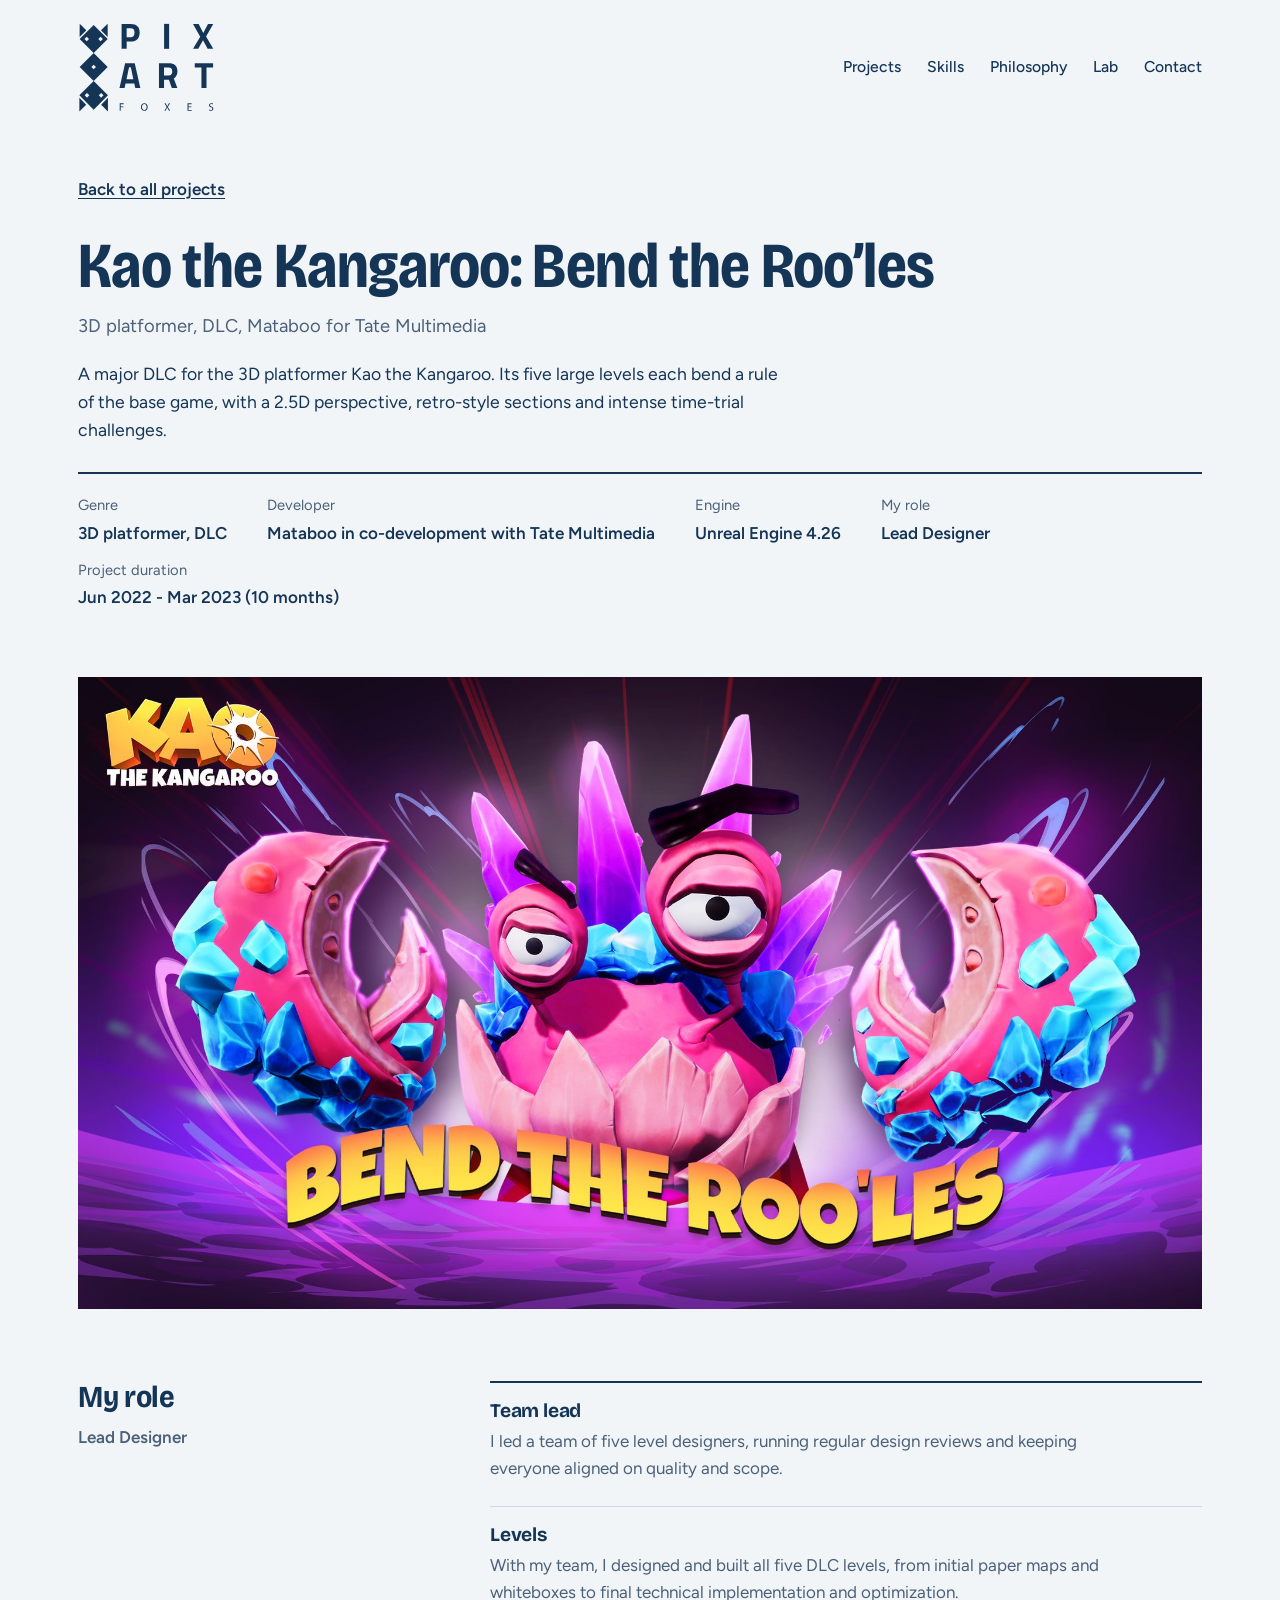
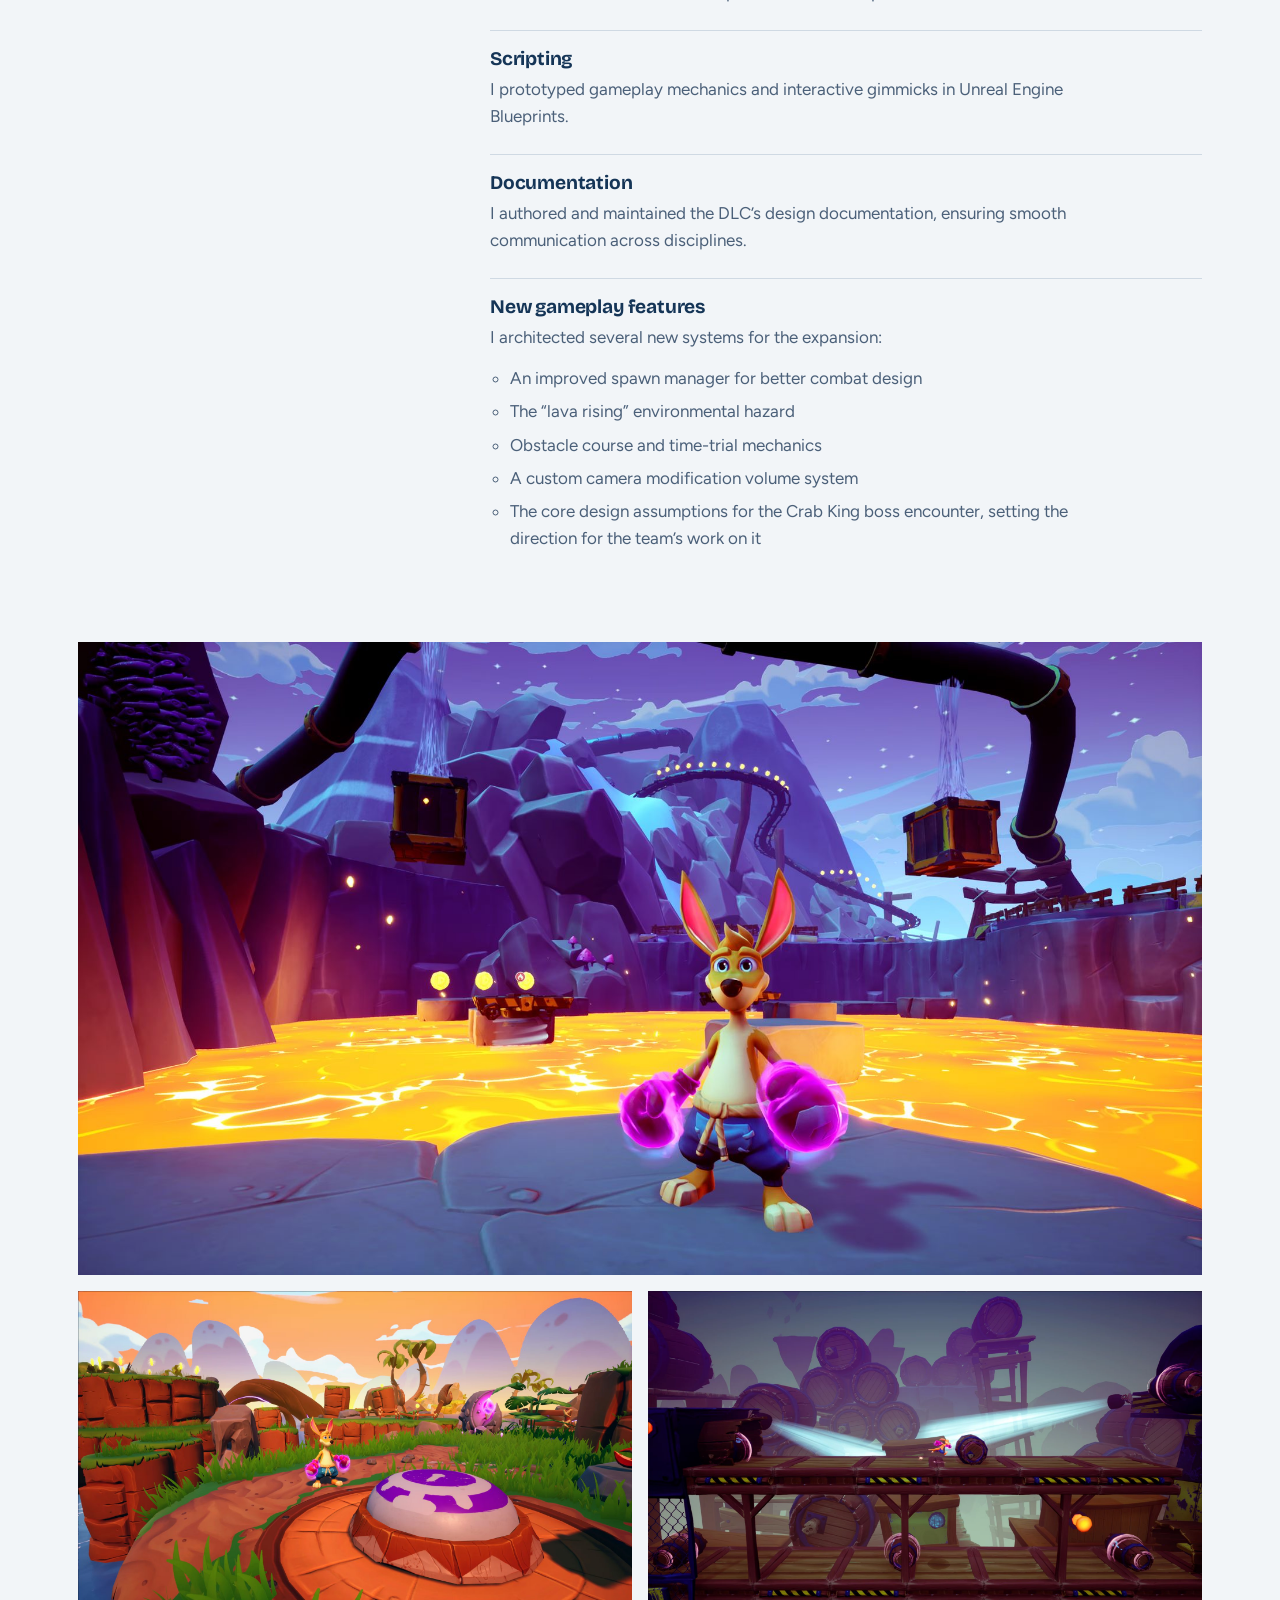
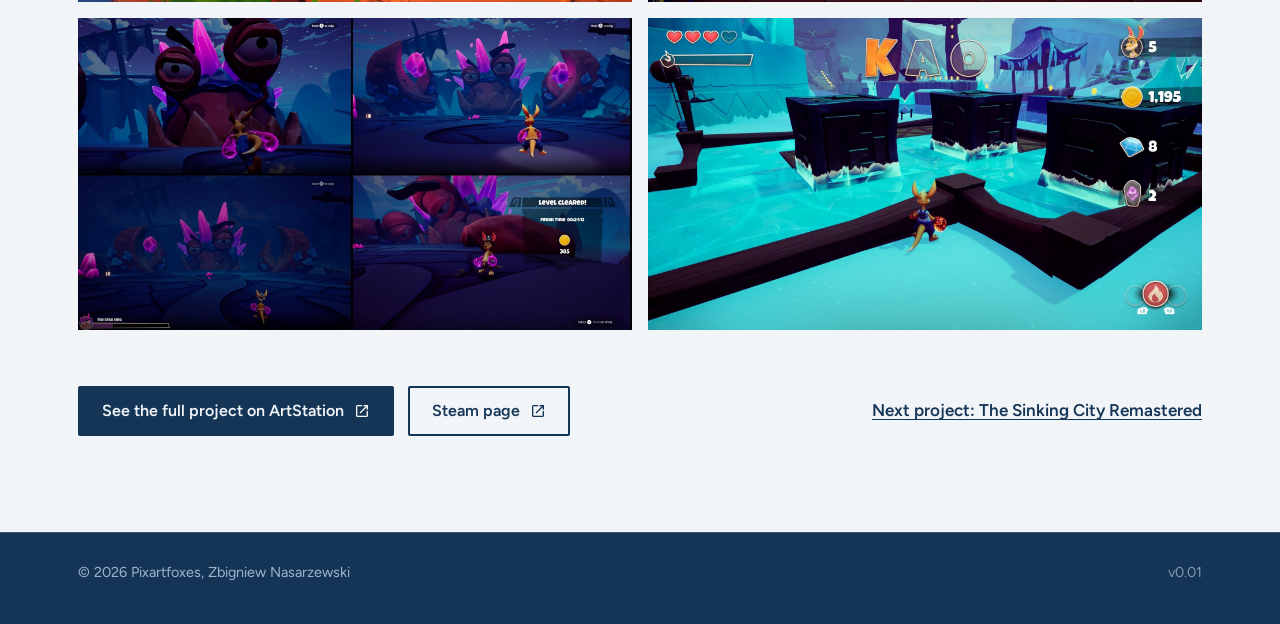
==== projects/kao-bend-the-rooles.html @ 04df4398 "Publish new Pixartfoxes site v0.01 Replaces the 2016 site (kept on branch old-site-2016) with the ne" ====
<!DOCTYPE html>
<html lang="en">
<head>
<meta charset="utf-8">
<meta name="viewport" content="width=device-width, initial-scale=1">
<title>Kao the Kangaroo: Bend the Roo’les - Zee Nasarzewski, Pixartfoxes</title>
<meta name="description" content="Lead Designer on Kao the Kangaroo: Bend the Roo’les (3D platformer, DLC, Mataboo for Tate Multimedia).">
<link rel="icon" href="../brand/favicon.svg" type="image/svg+xml">
<link rel="icon" href="../brand/favicon-32.png" sizes="32x32" type="image/png">
<link rel="apple-touch-icon" href="../brand/apple-touch-icon.png">
<link rel="preconnect" href="https://fonts.googleapis.com">
<link rel="preconnect" href="https://fonts.gstatic.com" crossorigin>
<link href="https://fonts.googleapis.com/css2?family=Bricolage+Grotesque:opsz,wdth,wght@12..96,75..100,400..800&family=Figtree:ital,wght@0,400;0,500;0,600;1,400&display=swap" rel="stylesheet">
<link rel="stylesheet" href="../assets/site.css">
</head>
<body>
<svg width="0" height="0" style="position:absolute" aria-hidden="true">
  <defs>
    <g id="fox-pix">
      <polygon class="ear-pix" style="fill:var(--c-ear-pix)" points="9,7 9,27 19,17"/>
      <polygon class="ear-pix" style="fill:var(--c-ear-pix)" points="51,7 51,27 41,17"/>
      <polygon class="fox-pix" style="fill:var(--c-fox-pix)" points="30,9 51,30 30,51 9,30"/>
      <polygon class="eye" style="fill:var(--c-eye)" points="19.5,27.4 22.1,30 19.5,32.6 16.9,30"/>
      <polygon class="eye" style="fill:var(--c-eye)" points="40.5,27.4 43.1,30 40.5,32.6 37.9,30"/>
    </g>
    <g id="fox-art">
      <polygon class="ear-art" style="fill:var(--c-ear-art)" points="9,117 9,137 19,127"/>
      <polygon class="ear-art" style="fill:var(--c-ear-art)" points="51,117 51,137 41,127"/>
      <polygon class="fox-art" style="fill:var(--c-fox-art)" points="30,93 51,114 30,135 9,114"/>
      <polygon class="eye" style="fill:var(--c-eye)" points="19.5,111.4 22.1,114 19.5,116.6 16.9,114"/>
      <polygon class="eye" style="fill:var(--c-eye)" points="40.5,111.4 43.1,114 40.5,116.6 37.9,114"/>
    </g>
  </defs>
</svg>
<header class="top">
  <div class="wrap">
    <a class="lockup" href="../index.html" aria-label="Pixartfoxes home">
      <svg class="mark lockup-svg" viewBox="27.5 41 95 64" aria-hidden="true"><g> <g> <path style="fill:var(--ink)" d="M56.521,97.576h2.764v0.556h-2.102v1.706h1.941v0.548h-1.941v2.322h-0.663V97.576z"/> <path style="fill:var(--ink)" d="M75.975,100.089c0,1.767-1.074,2.703-2.383,2.703c-1.355,0-2.307-1.051-2.307-2.604 c0-1.629,1.013-2.695,2.383-2.695C75.069,97.492,75.975,98.566,75.975,100.089z M71.993,100.173c0,1.096,0.594,2.078,1.637,2.078 c1.051,0,1.645-0.967,1.645-2.132c0-1.021-0.533-2.086-1.637-2.086C72.541,98.033,71.993,99.046,71.993,100.173z"/> <path style="fill:var(--ink)" d="M90.801,102.708l-0.655-1.135c-0.267-0.434-0.434-0.716-0.594-1.013h-0.016 c-0.145,0.297-0.289,0.571-0.556,1.021l-0.616,1.127h-0.762l1.568-2.597l-1.508-2.535h0.77l0.678,1.203 c0.19,0.335,0.335,0.594,0.472,0.868h0.023c0.145-0.305,0.273-0.541,0.464-0.868l0.7-1.203h0.762l-1.561,2.497l1.599,2.635H90.801 z"/> <path style="fill:var(--ink)" d="M106.356,100.302h-1.995v1.851h2.224v0.556h-2.886v-5.132h2.771v0.556h-2.109v1.622h1.995V100.302z"/> <path style="fill:var(--ink)" d="M118.714,101.901c0.297,0.183,0.731,0.335,1.188,0.335c0.678,0,1.074-0.358,1.074-0.876 c0-0.479-0.274-0.754-0.968-1.021c-0.837-0.297-1.354-0.73-1.354-1.454c0-0.8,0.662-1.394,1.659-1.394 c0.525,0,0.906,0.122,1.135,0.251l-0.183,0.541c-0.168-0.092-0.51-0.243-0.975-0.243c-0.7,0-0.967,0.418-0.967,0.769 c0,0.479,0.312,0.716,1.021,0.99c0.867,0.335,1.31,0.753,1.31,1.507c0,0.792-0.587,1.478-1.797,1.478 c-0.495,0-1.036-0.145-1.311-0.327L118.714,101.901z"/> </g> <rect x="31.371" y="85.002" transform="matrix(-0.7071 -0.7071 0.7071 -0.7071 0.4764 184.2618)" style="fill:var(--c-fox-art)" width="14.062" height="14.06"/> <polygon style="fill:var(--c-ear-art)" points="43.603,98.514 48.343,103.257 48.343,93.772 "/> <polygon style="fill:var(--c-ear-art)" points="33.2,98.514 28.458,93.772 28.458,103.254 "/> <rect x="32.616" y="90.882" transform="matrix(-0.708 -0.7063 0.7063 -0.708 -7.3273 181.0365)" style="fill:var(--c-eye)" width="2.301" height="2.302"/> <rect x="42.453" y="90.883" transform="matrix(-0.7075 -0.7067 0.7067 -0.7075 9.4153 187.963)" style="fill:var(--c-eye)" width="2.299" height="2.301"/> <rect x="31.511" y="45.957" transform="matrix(-0.7071 -0.7071 0.7071 -0.7071 28.1853 117.3734)" style="fill:var(--c-fox-pix)" width="13.783" height="13.784"/> <polygon style="fill:var(--c-ear-pix)" points="43.501,46.809 48.148,51.457 48.15,42.159 "/> <polygon style="fill:var(--c-ear-pix)" points="33.303,46.806 28.655,42.159 28.653,51.457 "/> <rect x="32.454" y="51.721" transform="matrix(-0.7078 -0.7065 0.7065 -0.7078 20.0129 113.9786)" style="fill:var(--c-eye)" width="2.255" height="2.257"/> <rect x="42.095" y="51.72" transform="matrix(-0.7081 -0.7061 0.7061 -0.7081 36.508 120.7924)" style="fill:var(--c-eye)" width="2.254" height="2.259"/> <g> <path style="fill:var(--ink)" d="M61.354,54.61v5.055h-3.523V42.306h6.382c4.084,0,6.178,1.991,6.178,6.024c0,4.034-2.093,6.28-6.178,6.28 H61.354z M64.188,51.598c1.761,0,2.629-1.072,2.629-3.268c0-2.17-0.868-3.012-2.629-3.012h-2.833v6.28H64.188z"/> <path style="fill:var(--ink)" d="M87.373,42.306h3.523v17.359h-3.523V42.306z"/> <path style="fill:var(--ink)" d="M114.643,48.688l3.294-6.382h3.65l-5.004,8.858l5.004,8.501h-3.906l-3.216-5.999l-3.294,5.999h-3.65 l5.004-8.322l-5.004-9.037h3.906L114.643,48.688z"/> <path style="fill:var(--ink)" d="M60.282,69.62h6.688l3.906,17.359h-3.523l-0.689-3.14h-6.076l-0.689,3.14h-3.523L60.282,69.62z M61.252,80.775H66l-1.762-8.246h-1.225L61.252,80.775z"/> <path style="fill:var(--ink)" d="M87.348,81.158v5.82h-3.523V69.62h6.74c3.956,0,6.126,1.761,6.126,5.718c0,2.399-0.97,4.008-2.553,5.003 l2.477,6.638H92.76l-2.017-5.82H87.348z M90.564,72.632h-3.217v5.514h3.268c1.762,0,2.476-1.225,2.476-2.757 C93.091,73.729,92.249,72.632,90.564,72.632z"/> <path style="fill:var(--ink)" d="M108.721,69.62h12.764v3.114h-4.595v14.245h-3.523V72.734h-4.646V69.62z"/> </g> <rect x="31.512" y="65.451" transform="matrix(-0.7071 -0.7071 0.7071 -0.7071 14.403 150.651)" class="die-body" width="13.78" height="13.783"/> <rect x="37.274" y="71.214" transform="matrix(-0.7076 -0.7066 0.7066 -0.7076 14.462 150.667)" style="fill:var(--c-eye)" width="2.255" height="2.255"/> </g></svg>
    </a>
    <nav class="nav" aria-label="Main">
      <a href="../index.html#work">Projects</a>
      <a href="../index.html#skills">Skills</a>
      <a href="../index.html#philosophy">Philosophy</a>
      <a href="../index.html#lab">Lab</a>
      <a href="../index.html#contact">Contact</a>
    </nav>
  </div>
</header>

<main>
  <div class="wrap">
    <div class="proj-head">
      <a class="back" href="../index.html#work">Back to all projects</a>
      <h1>Kao the Kangaroo: Bend the Roo’les</h1>
      <p class="meta">3D platformer, DLC, Mataboo for Tate Multimedia</p>
      <p class="about">A major DLC for the 3D platformer Kao the Kangaroo. Its five large levels each bend a rule of the base game, with a 2.5D perspective, retro-style sections and intense time-trial challenges.</p>
      <dl class="facts"><div><dt>Genre</dt><dd>3D platformer, DLC</dd></div><div><dt>Developer</dt><dd>Mataboo in co-development with Tate Multimedia</dd></div><div><dt>Engine</dt><dd>Unreal Engine 4.26</dd></div><div><dt>My role</dt><dd>Lead Designer</dd></div><div><dt>Project duration</dt><dd>Jun 2022 - Mar 2023 (10 months)</dd></div></dl>
    </div>

    <img class="keyart" src="kao-bend-the-rooles/cover.jpg" alt="Kao the Kangaroo: Bend the Roo’les key art with the Crab King boss">

    <div class="proj-body">
      <div>
        <h2>My role</h2>
        <p class="role-title">Lead Designer</p>
      </div>
      <div class="text">
        <ul class="contrib"><li><h3>Team lead</h3><p>I led a team of five level designers, running regular design reviews and keeping everyone aligned on quality and scope.</p></li><li><h3>Levels</h3><p>With my team, I designed and built all five DLC levels, from initial paper maps and whiteboxes to final technical implementation and optimization.</p></li><li><h3>Scripting</h3><p>I prototyped gameplay mechanics and interactive gimmicks in Unreal Engine Blueprints.</p></li><li><h3>Documentation</h3><p>I authored and maintained the DLC’s design documentation, ensuring smooth communication across disciplines.</p></li><li><h3>New gameplay features</h3><p>I architected several new systems for the expansion:</p><ul><li>An improved spawn manager for better combat design</li><li>The “lava rising” environmental hazard</li><li>Obstacle course and time-trial mechanics</li><li>A custom camera modification volume system</li><li>The core design assumptions for the Crab King boss encounter, setting the direction for the team’s work on it</li></ul></li></ul>
        
      </div>
    </div>

    <div class="gallery gallery--real"><img src="kao-bend-the-rooles/shot-1.jpg" alt="Kao standing on a rock in a lava level" loading="lazy"><img src="kao-bend-the-rooles/shot-2.jpg" alt="Kao next to a jump pad in a sunny cliffside level" loading="lazy"><img src="kao-bend-the-rooles/shot-3.jpg" alt="A 2.5D section with cannons firing across wooden platforms" loading="lazy"><img src="kao-bend-the-rooles/shot-4.jpg" alt="Four moments from the Crab King boss fight, ending on Level Cleared" loading="lazy"><img src="kao-bend-the-rooles/shot-5.jpg" alt="Kao on an ice level with the K-A-O letters to collect" loading="lazy"></div>

    <div class="proj-foot">
      <div class="ctas" style="margin:0">
        <a class="btn btn--solid btn--ext" href="https://z-nasa.artstation.com/projects/YGDDVb" target="_blank" rel="noopener">See the full project on ArtStation<svg class="ico" viewBox="0 0 24 24" aria-hidden="true"><path fill="currentColor" d="M5 21q-.825 0-1.412-.587T3 19V5q0-.825.588-1.412T5 3h7v2H5v14h14v-7h2v7q0 .825-.587 1.413T19 21zm4.7-5.3l-1.4-1.4L17.6 5H14V3h7v7h-2V6.4z"/></svg></a>
        <a class="btn btn--ghost btn--ext" href="https://z-nasa.short.gy/kao-dlc-steam" target="_blank" rel="noopener">Steam page<svg class="ico" viewBox="0 0 24 24" aria-hidden="true"><path fill="currentColor" d="M5 21q-.825 0-1.412-.587T3 19V5q0-.825.588-1.412T5 3h7v2H5v14h14v-7h2v7q0 .825-.587 1.413T19 21zm4.7-5.3l-1.4-1.4L17.6 5H14V3h7v7h-2V6.4z"/></svg></a>
      </div>
      <a class="back" href="the-sinking-city-remastered.html">Next project: The Sinking City Remastered</a>
    </div>
  </div>
</main>
<footer>
  <div class="wrap foot"><span>© 2026 Pixartfoxes, Zbigniew Nasarzewski</span><span class="ver">v0.01</span></div>
</footer>
</body>
</html>
---- assets/site.css ----
:root{
  --paper:#F2F5F8;
  --paper-2:#E6ECF2;
  --ink:#153557;
  --ink-soft:#4B6079;
  --line:#CFD9E3;
  --pix:#97D8E7;
  --die:#E52B3E;
  --art:#EF7425;
  --amber:#F8B547;
  --display:"Bricolage Grotesque", "Trebuchet MS", sans-serif;
  --body:"Figtree", system-ui, sans-serif;
  --wrap:1180px;
}
*{box-sizing:border-box}
html{scroll-behavior:smooth}
body{margin:0;background:var(--paper);color:var(--ink);font:400 1.0625rem/1.6 var(--body);-webkit-font-smoothing:antialiased}
a{color:inherit}
a:focus-visible,button:focus-visible{outline:3px solid var(--art);outline-offset:3px;border-radius:2px}
.wrap{max-width:var(--wrap);margin:0 auto;padding:0 28px}
h1,h2,h3{font-family:var(--display);font-weight:700;line-height:1.08;margin:0;letter-spacing:-.01em}
p{margin:0}

/* ---------- logo mark ----------
   Parts inside <use> can't be styled by selectors, so colours travel as custom properties. */
.mark{--c-fox-pix:var(--ink);--c-ear-pix:var(--ink);--c-fox-art:var(--ink);--c-ear-art:var(--ink);--c-eye:var(--paper)}
.mark .die-body{fill:var(--ink)}
.mark .pip{fill:var(--paper)}
.mark--hero .die-body{fill:var(--die)}
.mark--color{--c-ear-pix:var(--pix);--c-fox-art:var(--art);--c-ear-art:var(--amber);--c-eye:#fff}
.mark--color .die-body{fill:var(--die)}
.mark--color .pip{fill:#fff}

/* ---------- header ---------- */
.top{padding:22px 0}
.top .wrap{display:flex;align-items:center;justify-content:space-between;gap:24px}
.lockup{display:flex;align-items:center;gap:12px;text-decoration:none}
.lockup svg{width:22px;height:auto}
.wordmark{font-family:var(--display);font-weight:700;line-height:.92;font-size:1.05rem;letter-spacing:.14em}
.wordmark small{display:block;font-weight:500;font-size:.56rem;letter-spacing:.62em;margin-top:3px}
.nav{display:flex;gap:26px;font-weight:500;font-size:.98rem}
.nav a{text-decoration:none;padding:4px 0;border-bottom:2px solid transparent}
.nav a:hover{border-color:var(--art)}

/* ---------- buttons ---------- */
.ctas{display:flex;flex-wrap:wrap;gap:14px;margin-top:32px}
.btn{display:inline-block;font:600 1rem/1 var(--body);padding:15px 22px;border-radius:2px;text-decoration:none;border:2px solid var(--ink)}
.btn--solid{background:var(--ink);color:var(--paper)}
.btn--solid:hover{background:#0f2943}
.btn--ghost:hover{background:var(--paper-2)}

/* ---------- hero ---------- */
.hero{padding:28px 0 32px}
.hero .wrap{display:grid;grid-template-columns:minmax(0,5fr) minmax(0,7fr);gap:56px;align-items:center}
.hero h1{font-size:clamp(2.3rem,4.2vw,3.6rem);font-variation-settings:"wdth" 86;letter-spacing:-.02em}
.hero .claim{font-family:var(--display);font-size:clamp(1.3rem,2vw,1.6rem);font-weight:500;margin-top:14px;color:var(--ink)}
.hero .lede{margin-top:22px;max-width:34em;color:var(--ink-soft);font-size:1.1rem}

.totem{position:relative;min-height:min(72vh,560px);display:grid;grid-template-columns:auto 1fr;gap:clamp(20px,3vw,40px);align-items:stretch}
.totem .mark{height:100%;width:auto;max-width:170px}
/* rows share the logo's height in three bands (fox / die / fox), so long text pushes the logo taller instead of overlapping */
.rows{display:grid;grid-template-rows:51fr 42fr 47fr;gap:18px}
.row{align-self:center}
.row h2{font-size:clamp(1.5rem,2.6vw,2.1rem);font-variation-settings:"wdth" 92}
.row p{color:var(--ink-soft);margin-top:6px;max-width:26em}
.tick{display:inline-block;width:10px;height:10px;transform:rotate(45deg);margin-right:12px;vertical-align:.2em}
.row:nth-child(1) .tick{background:var(--pix)}
.row:nth-child(2) .tick{background:var(--die)}
.row:nth-child(3) .tick{background:var(--art)}
.roll{font:inherit;background:none;border:0;padding:0;color:var(--die);font-weight:600;cursor:pointer;text-decoration:underline;text-underline-offset:3px;margin-top:6px}
.die-hit{cursor:pointer}
.die-spin{transform-box:view-box;transform-origin:30px 72px}
.die-spin.is-rolling{animation:roll .7s cubic-bezier(.3,1.4,.5,1)}
@keyframes roll{from{transform:rotate(0)}to{transform:rotate(360deg)}}

/* ---------- sections ---------- */
section{padding:96px 0}
.sec-head{display:grid;grid-template-columns:minmax(0,5fr) minmax(0,7fr);gap:56px;align-items:end;margin-bottom:48px}
.sec-head h2{font-size:clamp(2rem,3.6vw,3rem);font-variation-settings:"wdth" 88}
.sec-head p{color:var(--ink-soft);max-width:34em}

/* work list */
.work{border-top:2px solid var(--ink)}
.credit{display:grid;grid-template-columns:120px minmax(0,4fr) minmax(0,6fr);gap:32px;padding:32px 0;border-bottom:1px solid var(--line);align-items:start}
.tile{width:120px;height:120px;display:grid;place-items:center;background:var(--paper-2);position:relative;overflow:hidden;text-decoration:none}
.tile::before{content:"";position:absolute;width:76px;height:76px;transform:rotate(45deg);background:var(--c,var(--ink))}
.tile span{position:relative;font:700 1.3rem/1 var(--display);color:#fff;letter-spacing:.02em}
.credit h3{font-size:1.7rem;font-variation-settings:"wdth" 90}
.credit h3 a{text-decoration:none}
.credit h3 a:hover{text-decoration:underline;text-underline-offset:4px;text-decoration-thickness:2px}
.credit .meta{color:var(--ink-soft);margin-top:8px;font-size:.98rem}
.credit .role{font-weight:600}
.credit .desc p+p{margin-top:10px}
.links{display:flex;flex-wrap:wrap;gap:8px 22px;margin-top:14px}
.links a{font-weight:600;text-underline-offset:3px}
.links .ext{font-weight:500;color:var(--ink-soft)}
.credit--soon .desc{color:var(--ink-soft);font-style:italic}
.earlier{margin-top:40px;color:var(--ink-soft);max-width:60em}
.earlier strong{color:var(--ink)}

/* skills */
.skills{background:var(--paper-2)}
.skills .wrap{display:grid;grid-template-columns:minmax(0,5fr) minmax(0,7fr);gap:56px}
.skills h2{font-size:clamp(2rem,3.6vw,3rem);font-variation-settings:"wdth" 88}
.skills h3{font-size:1.25rem;margin:0 0 16px}
.skills h3:not(:first-child){margin-top:40px}
.chips{display:flex;flex-wrap:wrap;gap:10px 12px;list-style:none;margin:0;padding:0}
.chips li{border:1.5px solid var(--ink);padding:7px 13px;font-weight:600;font-size:.95rem}
.soft{list-style:none;margin:0;padding:0;display:grid;grid-template-columns:repeat(3,minmax(0,1fr));gap:18px 24px}
.soft li{display:flex;align-items:center;gap:12px;font-weight:500}
.soft li svg{width:26px;height:26px;flex:none}

/* philosophy */
.why .wrap{display:grid;grid-template-columns:minmax(0,4fr) minmax(0,8fr);gap:64px;align-items:center}
.why .mark{width:min(140px,30vw);height:auto;justify-self:center}
.why h2{font-size:clamp(2rem,3.6vw,3rem);font-variation-settings:"wdth" 88}
.why-lead{font-family:var(--display);font-size:clamp(1.2rem,1.8vw,1.5rem);font-weight:500;margin:10px 0 32px;max-width:28em}
.trio{display:grid;grid-template-columns:repeat(3,minmax(0,1fr));gap:32px}
.trio h3{font-size:1.35rem;margin-bottom:8px;display:flex;align-items:center;gap:10px}
.trio h3 i{width:12px;height:12px;transform:rotate(45deg);display:inline-block}
.trio p{color:var(--ink-soft)}

/* lab */
.lab .wrap{display:grid;grid-template-columns:minmax(0,6fr) minmax(0,6fr);gap:56px;align-items:center}
.lab h2{font-size:clamp(2rem,3.6vw,3rem);font-variation-settings:"wdth" 88;margin-bottom:18px}
.lab p{color:var(--ink-soft);max-width:32em}
.screen{background:#000;padding:14px;border-radius:6px;box-shadow:0 0 0 2px var(--ink)}
.screen img{display:block;width:100%;height:auto;image-rendering:pixelated}
.soon{display:inline-block;margin-top:24px;font-weight:600;border-bottom:2px solid var(--art)}

/* contact */
.contact{background:var(--ink);color:var(--paper)}
.contact .wrap{display:grid;grid-template-columns:minmax(0,7fr) minmax(0,5fr);gap:56px;align-items:end}
.contact h2{font-size:clamp(2.2rem,4.4vw,3.6rem);font-variation-settings:"wdth" 86}
.contact p{margin-top:18px;color:#C3D2E2;max-width:30em}
.contact ul{list-style:none;margin:0;padding:0}
.contact li{border-top:1px solid #36557A;padding:16px 0;display:flex;justify-content:space-between;gap:16px}
.contact li span{color:#9FB4CB}
.contact a{font-weight:600;text-underline-offset:3px}
.contact a:focus-visible{outline-color:var(--amber)}
footer{background:var(--ink);color:#9FB4CB;font-size:.9rem;padding:28px 0 40px;border-top:1px solid #36557A}

/* ---------- project pages ---------- */
.proj-head{padding:40px 0 48px}
.back{font-weight:600;text-underline-offset:3px}
.proj-head h1{font-size:clamp(2.4rem,5vw,4.2rem);font-variation-settings:"wdth" 86;margin-top:28px;max-width:16em}
.proj-head .meta{font-size:1.15rem;color:var(--ink-soft);margin-top:12px}
.facts{display:flex;flex-wrap:wrap;gap:12px 40px;margin-top:28px;padding-top:20px;border-top:2px solid var(--ink)}
.facts div{min-width:120px}
.facts dt{color:var(--ink-soft);font-size:.92rem}
.facts dd{margin:2px 0 0;font-weight:600}
.keyart{aspect-ratio:16/9;width:100%;object-fit:cover;display:block}
.todo{border:2px dashed var(--ink-soft);background:repeating-linear-gradient(135deg,transparent 0 14px,rgba(21,53,87,.05) 14px 28px);display:grid;place-items:center;color:var(--ink-soft);font-weight:600;text-align:center;padding:20px}
.proj-body{display:grid;grid-template-columns:minmax(0,4fr) minmax(0,8fr);gap:56px;padding:72px 0 0}
.proj-body h2{font-size:1.9rem;font-variation-settings:"wdth" 90}
.proj-body .text p{max-width:38em}
.proj-body .text p+p{margin-top:14px}
.proj-body .text ul{margin:14px 0 0;padding-left:1.2em;max-width:38em}
.proj-body .text li+li{margin-top:6px}
.todo-text{border-left:4px solid var(--amber);padding:2px 0 2px 16px;color:var(--ink-soft);font-style:italic}
.gallery{display:grid;grid-template-columns:repeat(3,minmax(0,1fr));gap:16px;margin-top:72px}
.gallery .todo{aspect-ratio:4/3}
.proj-foot{display:flex;flex-wrap:wrap;justify-content:space-between;gap:24px;align-items:center;padding:56px 0 96px}

/* ---------- responsive ---------- */
@media (max-width:900px){
  .hero .wrap,.sec-head,.why .wrap,.lab .wrap,.contact .wrap,.skills .wrap,.proj-body{grid-template-columns:1fr;gap:36px}
  .totem{min-height:440px}
  .trio{grid-template-columns:1fr}
  .credit{grid-template-columns:88px minmax(0,1fr);gap:20px}
  .credit .desc{grid-column:2}
  .tile{width:88px;height:88px}
  .tile::before{width:56px;height:56px}
  .tile span{font-size:1rem}
  .why .mark{justify-self:start;width:100px}
  .gallery{grid-template-columns:1fr 1fr}
}
@media (max-width:560px){
  .nav{display:none}
  .wrap{padding:0 20px}
  section{padding:72px 0}
  .totem{min-height:0;grid-template-columns:56px 1fr;gap:20px}
  .totem .mark{width:56px;height:auto;align-self:start}
  .rows{display:block}
  .row{margin-bottom:26px}
  .row h2{font-size:1.45rem}
  .row p{font-size:.95rem}
  .soft{grid-template-columns:1fr 1fr}
  .gallery{grid-template-columns:1fr}
}
@media (prefers-reduced-motion:reduce){
  html{scroll-behavior:auto}
  .die-spin.is-rolling{animation:none}
}

/* project pages: real content */
.proj-head .about{max-width:40em;margin-top:18px;font-size:1.1rem}
img.keyart{aspect-ratio:auto;height:auto}
.role-title{margin-top:10px;font-weight:600;color:var(--ink-soft)}
.contrib{list-style:none;margin:0;padding:0}
.contrib>li{padding:18px 0;border-top:1px solid var(--line)}
.contrib>li:first-child{border-top:2px solid var(--ink)}
.contrib h3{font-size:1.2rem;margin-bottom:6px}
.contrib p{color:var(--ink-soft);max-width:38em}
.contrib ul{margin:8px 0 0;padding-left:1.2em;color:var(--ink-soft)}
.contrib ul li+li{margin-top:4px}
.docs{margin-top:36px}
.docs h3{font-size:1.2rem;margin-bottom:10px}
.docs ul{list-style:none;margin:0;padding:0;display:flex;flex-wrap:wrap;gap:10px 12px}
.docs a{display:inline-block;border:1.5px solid var(--ink);padding:7px 13px;font-weight:600;text-decoration:none}
.docs a:hover{background:var(--paper-2)}
.gallery--real{grid-template-columns:repeat(2,minmax(0,1fr))}
.gallery--real img:first-child{grid-column:1/-1}
.gallery--real img{width:100%;height:auto;display:block}
.proj-body .text .contrib{margin:0;padding:0;max-width:none}
.proj-body .text .docs ul{padding:0;margin:0}
.proj-body .text .docs li+li{margin-top:0}
.credit .thumb{display:block;margin-top:20px;width:100%;max-width:440px;aspect-ratio:16/9}
.credit .thumb img{width:100%;height:100%;object-fit:cover;display:block}
.credit .thumb.todo{font-size:.9rem;padding:8px}
.duration{margin-top:18px;color:var(--ink-soft)}
.duration strong{display:block;font-family:var(--display);font-size:1.6rem;color:var(--ink);line-height:1.1}
/* header lockup v2 */
.lockup .lockup-svg{width:auto;height:92px}
.lockup-text text{font-family:var(--display);font-weight:700;fill:var(--ink)}
@media (max-width:560px){.lockup .lockup-svg{height:68px}}

#facet{min-height:3.2em}

/* hero v3: photo + die thoughts */
.hero .wrap{grid-template-columns:minmax(0,7fr) minmax(0,5fr);align-items:start}
.hero .wrap>div:first-child{padding-top:24px}
.hero b{color:var(--ink);font-weight:600}
.me{max-width:360px;justify-self:end;width:100%}
.me-photo{display:block;width:100%;height:auto;aspect-ratio:1}
.thoughts{background:none}
.thoughts-head{display:flex;align-items:center;gap:16px;padding:16px 0 0}
.die-btn{flex:none;width:52px;height:52px;padding:0;border:0;background:none;cursor:pointer}
.die-btn svg{width:100%;height:100%;display:block;overflow:visible}
.die-btn .die-body{fill:var(--die)}
.die-btn .pip{fill:#fff}
.thoughts-title{font-size:1.15rem;margin:0}
.thoughts-head .roll{color:var(--die);font-size:.92rem;margin-top:2px}

.thoughts-body{padding:14px 0 0;display:grid}
.thoughts-body>div{grid-area:1/1}
.thought-ghost{visibility:hidden}
.thought-cat{font-size:.98rem;margin:0 0 6px;display:flex;align-items:center;gap:10px}
.thought-cat i{width:10px;height:10px;transform:rotate(45deg);display:inline-block}
.thought{font-size:1.02rem;line-height:1.5;color:var(--ink)}
.thoughts-foot{display:flex;align-items:center;justify-content:space-between;gap:12px;padding:10px 18px 16px}
.track{display:flex;gap:9px}
.pip-btn{width:12px;height:12px;padding:0;border:1.5px solid var(--c);background:transparent;transform:rotate(45deg);cursor:pointer}
.pip-btn.is-seen{background:var(--c)}
.pip-btn.is-current{outline:2px solid var(--ink);outline-offset:2px}
.found{font-size:.85rem;color:var(--ink-soft)}
@media (max-width:900px){.hero .wrap{grid-template-columns:1fr}.me{justify-self:start;max-width:420px}}
#work{padding-top:56px}

/* philosophy logo lies down on narrow screens */
.why-mark-h{display:none}
@media (max-width:900px){
  .why .why-mark-v{display:none}
  .why-mark-h{display:block;width:min(260px,70vw);height:auto}
}
.docs-note{color:var(--ink-soft);margin:0 0 12px}
.thumb-wrap{max-width:440px}
.thumb-wrap .thumb{max-width:none}
.more{display:block;text-align:right;margin-top:10px;font-weight:600;text-underline-offset:3px}

/* reel */
.reel{padding:56px 0 24px}
.player{position:relative;background:#000;aspect-ratio:16/9}
.player video{display:block;width:100%;height:100%;object-fit:contain;background:#000}
.play{position:absolute;left:24px;bottom:24px;display:flex;align-items:center;gap:14px;background:none;border:0;cursor:pointer;color:#fff;font:600 1.05rem var(--body)}
.play svg{width:64px;height:64px;transition:transform .15s}
.play:hover svg{transform:scale(1.08)}
.play-bg{fill:var(--die)}
.play-tri{fill:#fff}
.play:focus-visible{outline:3px solid var(--amber);outline-offset:6px}
.player.is-playing .play{display:none}
@media (prefers-reduced-motion:reduce){.play svg{transition:none}}
@media (max-width:560px){.gallery--real{grid-template-columns:1fr}}
.credit--soon .desc .role{font-style:normal;color:var(--ink)}

/* icons */
.ico{width:1.1em;height:1.1em;flex:none;display:inline-block;vertical-align:-.18em}
.contact li span{display:inline-flex;align-items:center;gap:10px}
.contact li span .ico{width:20px;height:20px;color:#9FB4CB}
.docs-note{display:flex;align-items:center;gap:10px}
.docs-note .ico{width:22px;height:22px;color:var(--ink)}
.docs a{display:inline-flex;align-items:center;gap:8px}
.docs a .ico{width:15px;height:15px}
.btn--ext{display:inline-flex;align-items:center;gap:10px}
.btn--ext .ico{width:16px;height:16px}
.foot{display:flex;justify-content:space-between;gap:16px}
.ver{opacity:.8}
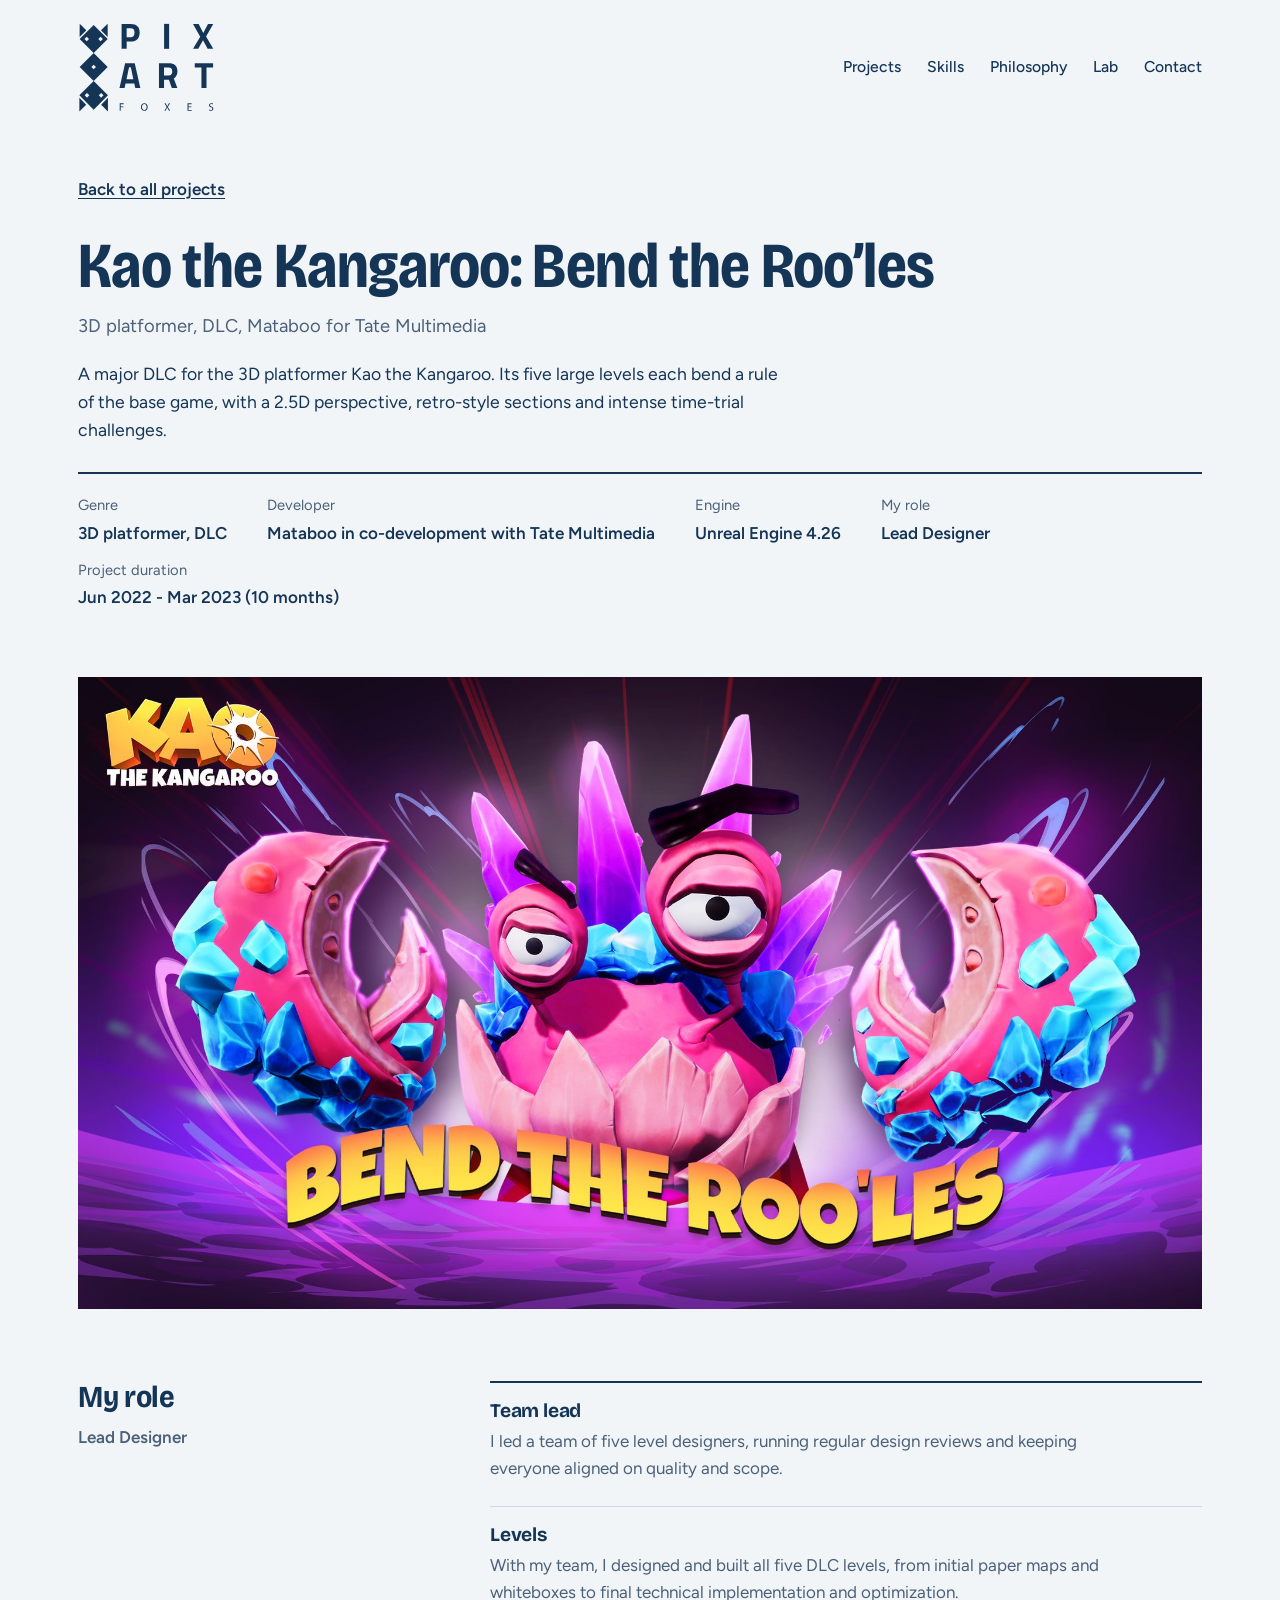
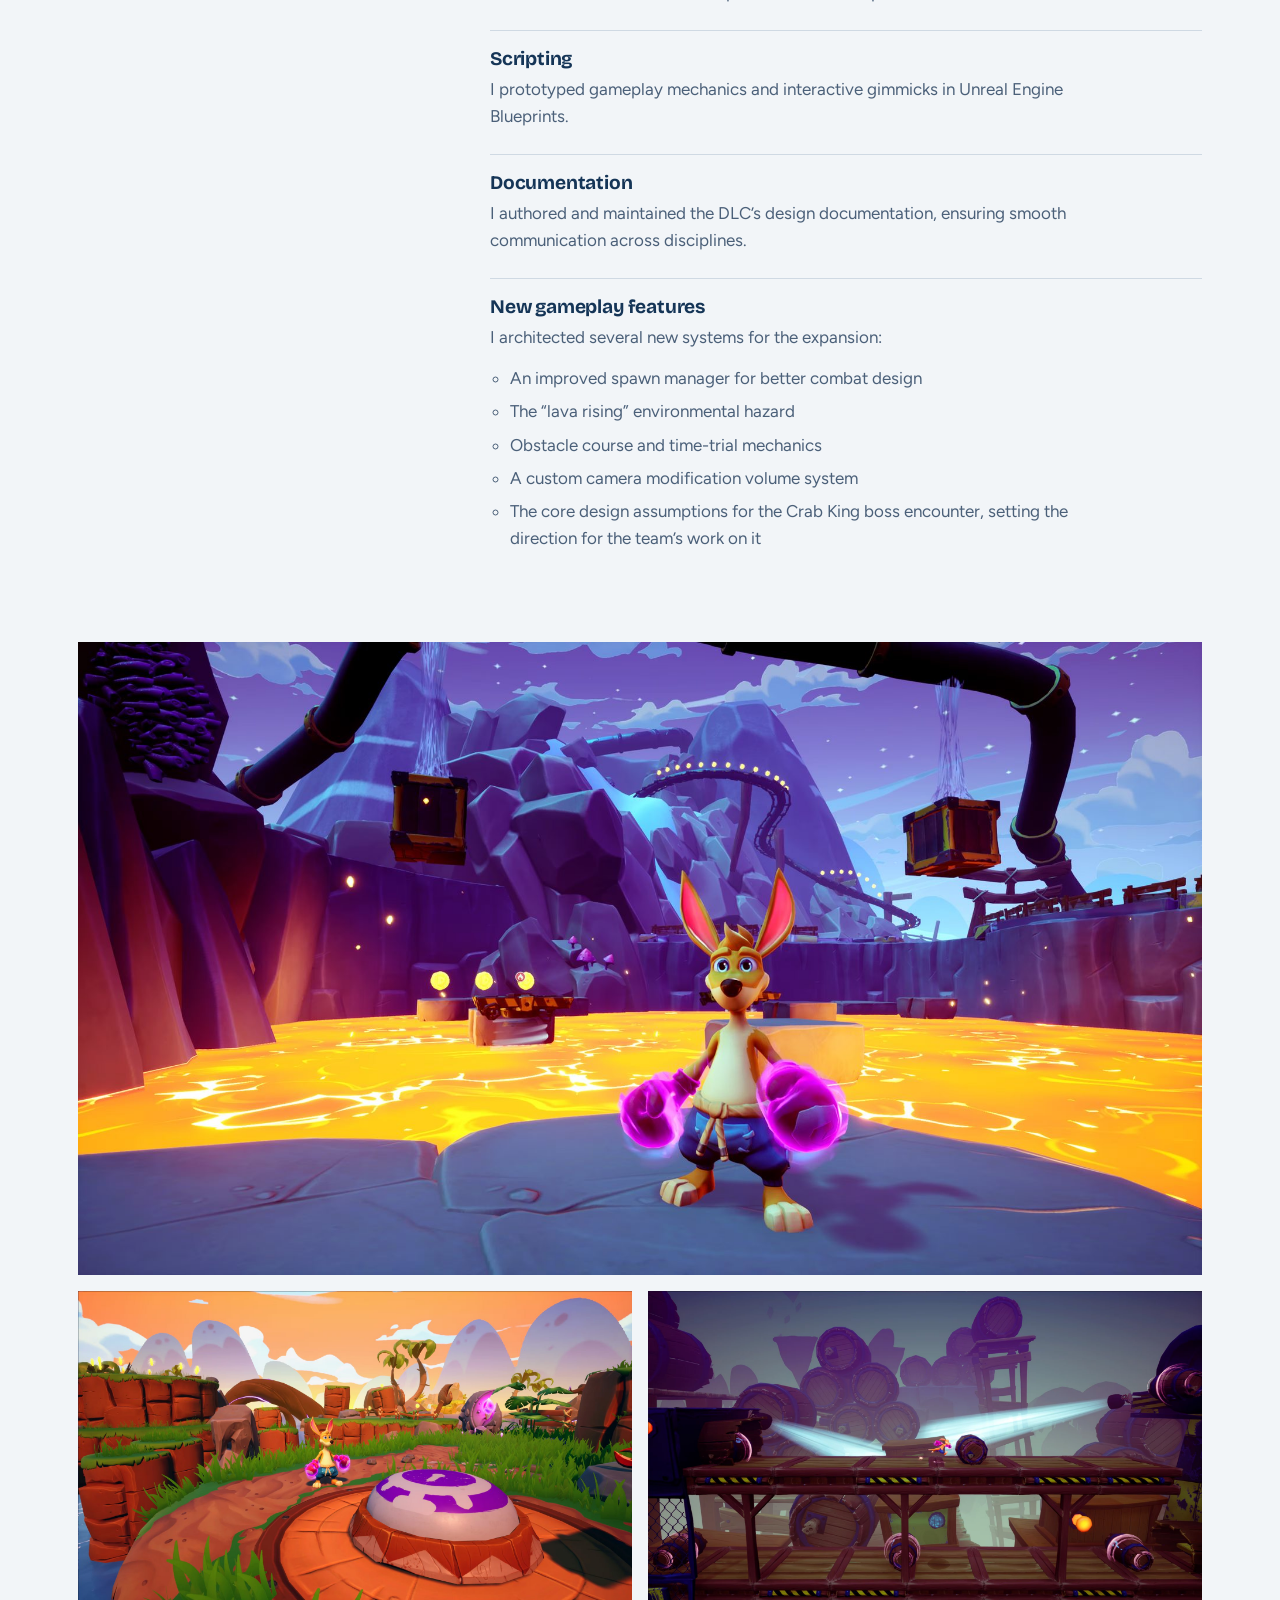
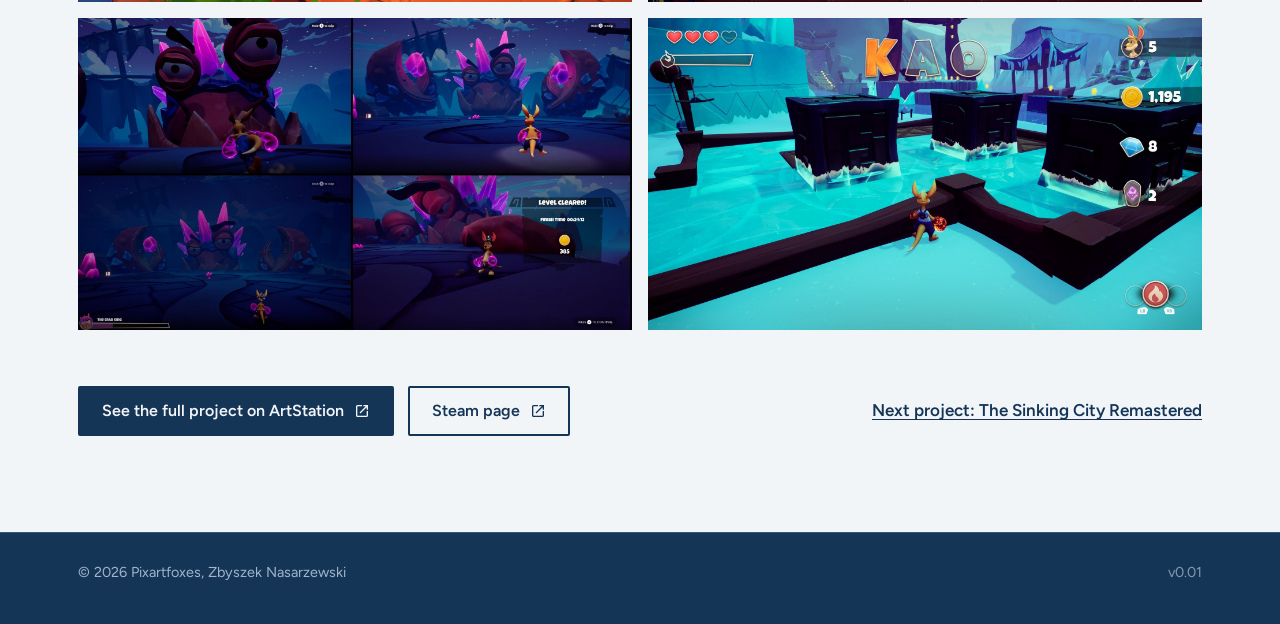
==== commit 34a39f08: "v0.01: tab titles 'portfolio Zbyszek Nasarzewski / Zee', footer uses Zbyszek Co-Authored-By: Claude " ====
--- a/projects/kao-bend-the-rooles.html
+++ b/projects/kao-bend-the-rooles.html
@@ -3,7 +3,7 @@
 <head>
 <meta charset="utf-8">
 <meta name="viewport" content="width=device-width, initial-scale=1">
-<title>Kao the Kangaroo: Bend the Roo’les - Zee Nasarzewski, Pixartfoxes</title>
+<title>Kao the Kangaroo: Bend the Roo’les - Pixartfoxes - portfolio Zbyszek Nasarzewski / Zee</title>
 <meta name="description" content="Lead Designer on Kao the Kangaroo: Bend the Roo’les (3D platformer, DLC, Mataboo for Tate Multimedia).">
 <link rel="icon" href="../brand/favicon.svg" type="image/svg+xml">
 <link rel="icon" href="../brand/favicon-32.png" sizes="32x32" type="image/png">
@@ -82,7 +82,7 @@
   </div>
 </main>
 <footer>
-  <div class="wrap foot"><span>© 2026 Pixartfoxes, Zbigniew Nasarzewski</span><span class="ver">v0.01</span></div>
+  <div class="wrap foot"><span>© 2026 Pixartfoxes, Zbyszek Nasarzewski</span><span class="ver">v0.01</span></div>
 </footer>
 </body>
 </html>
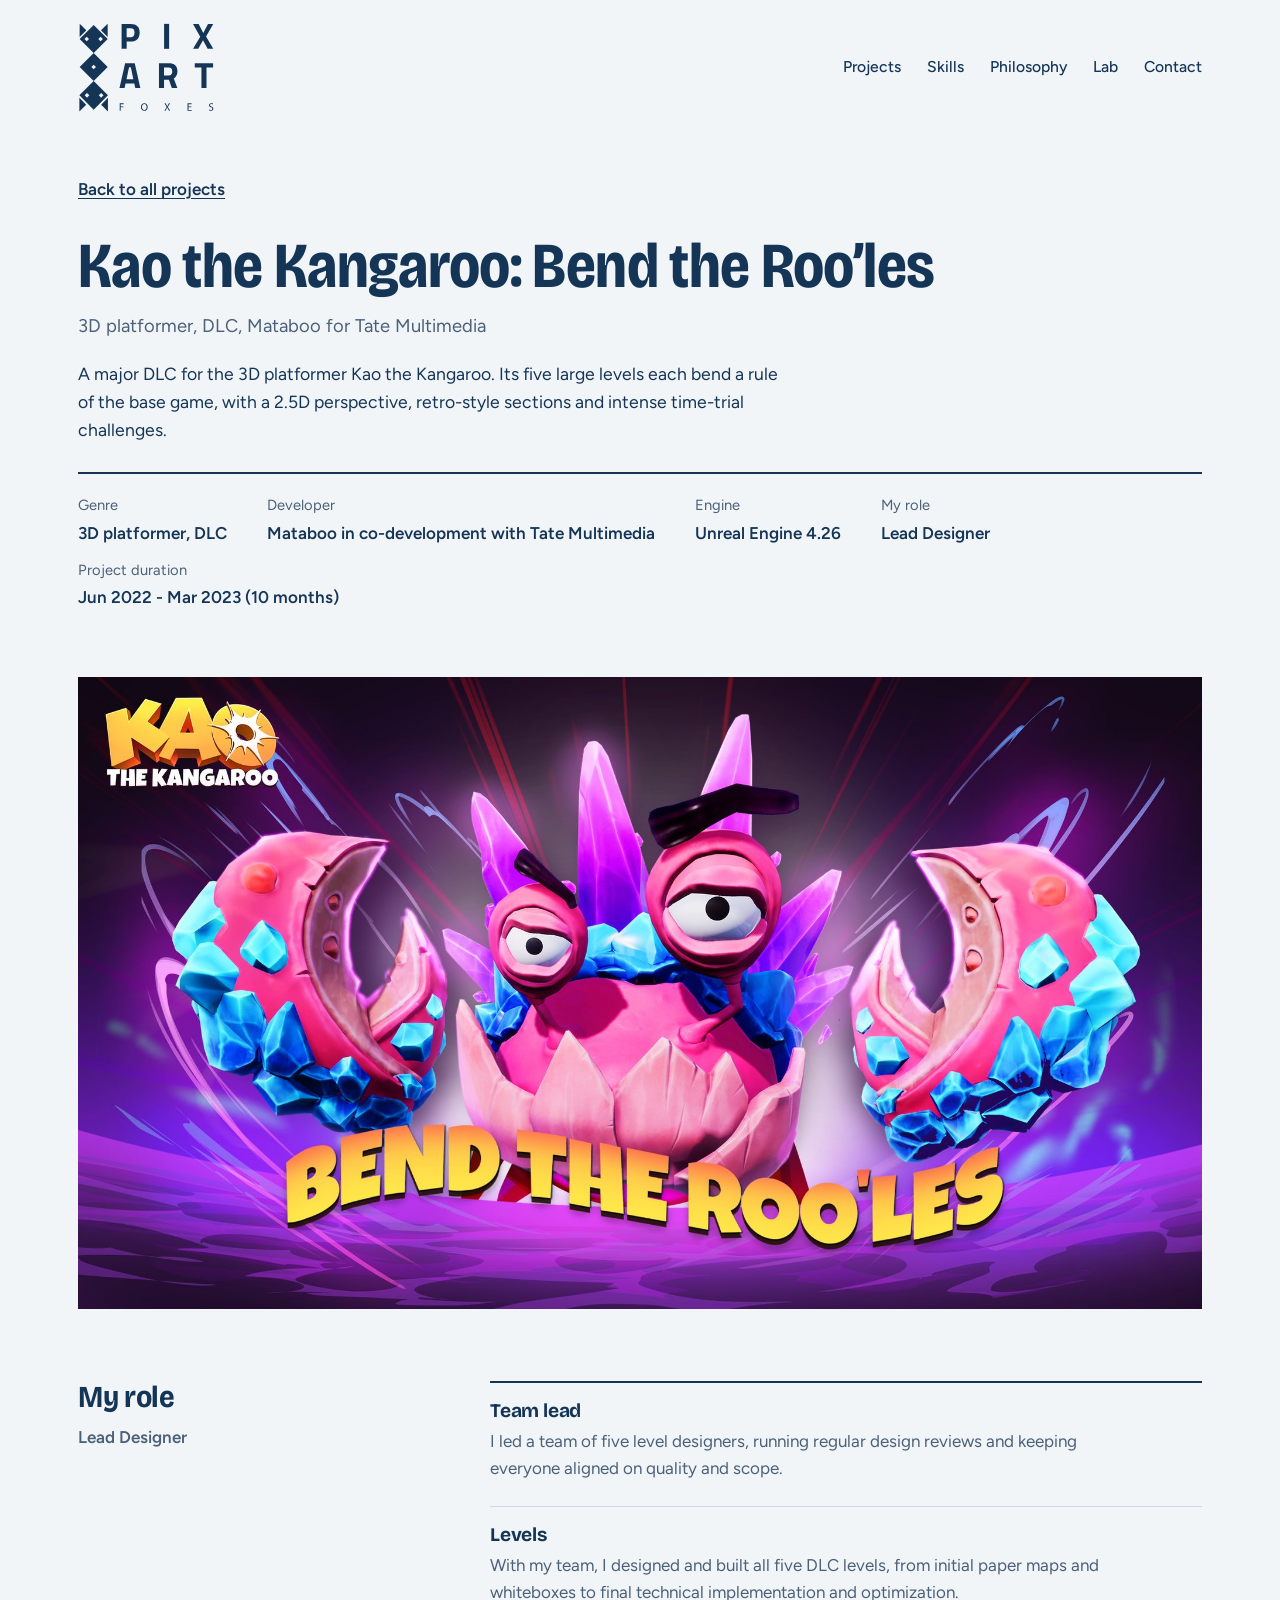
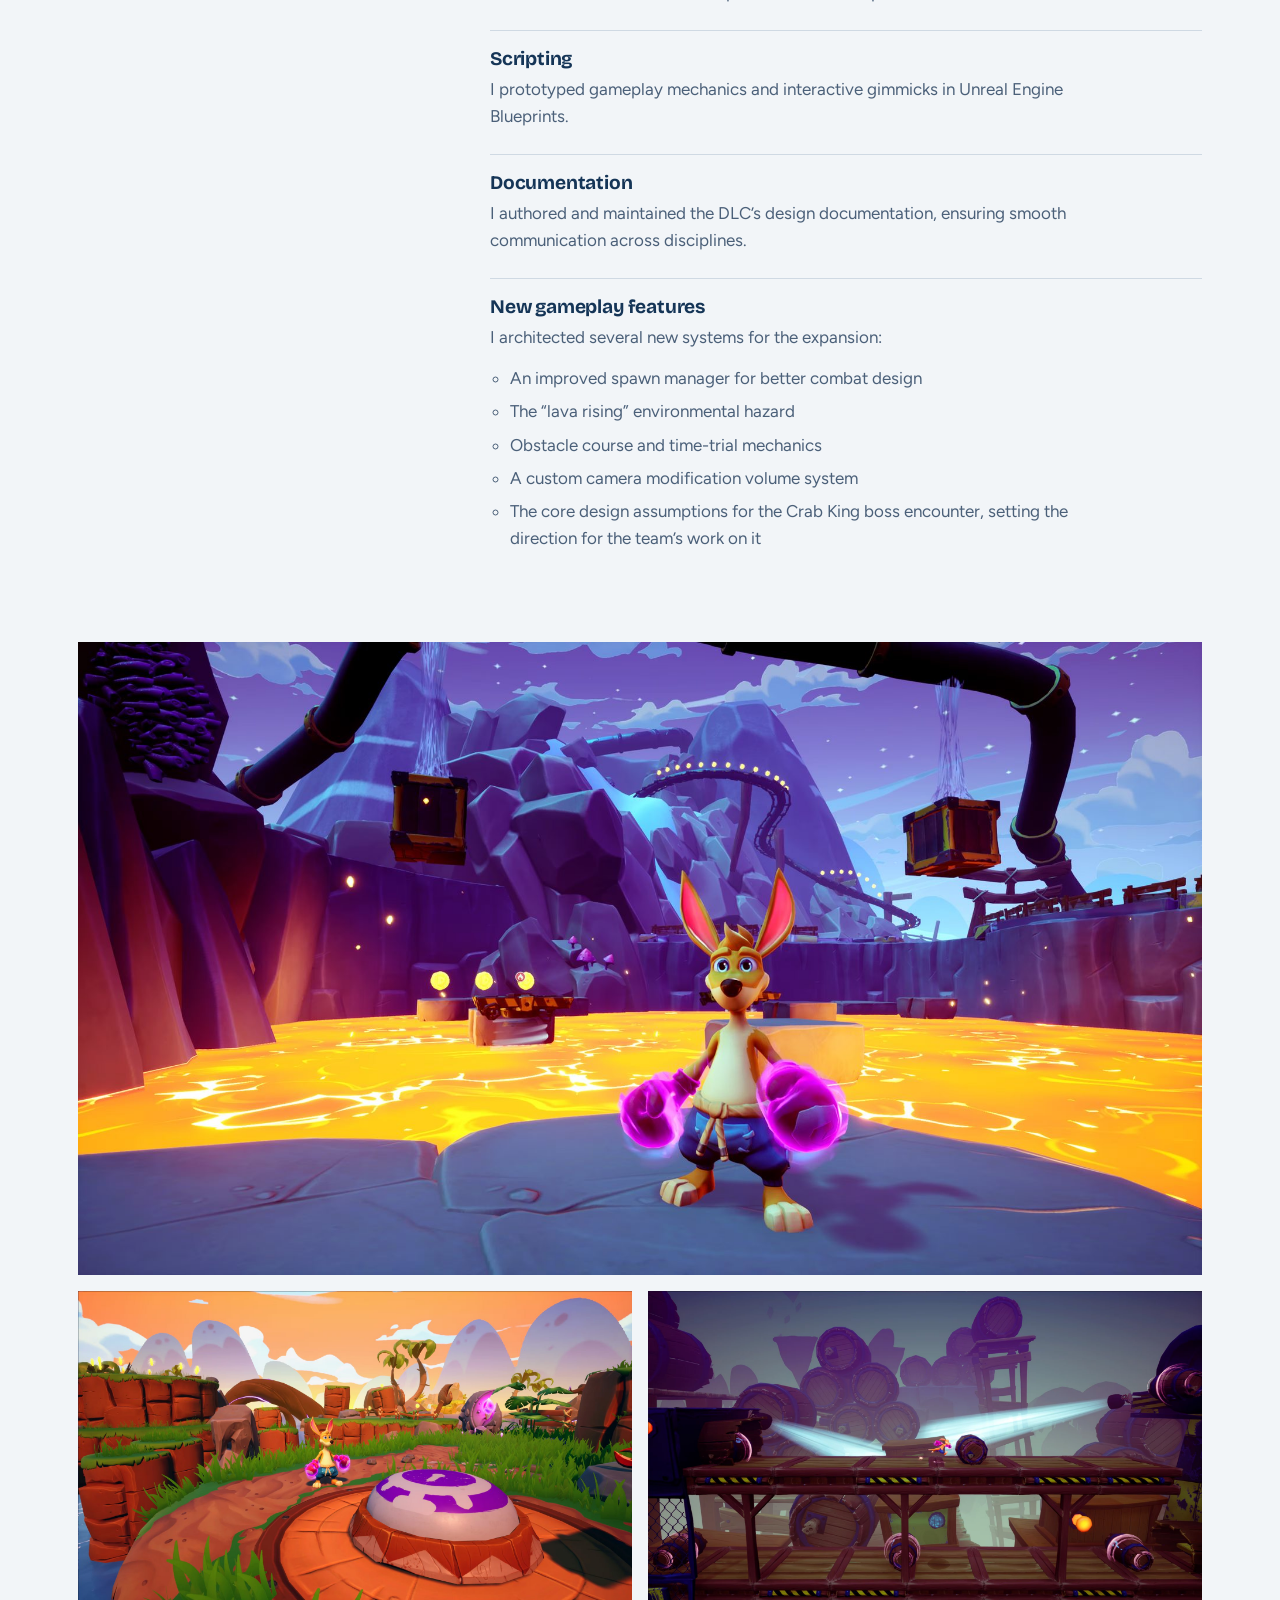
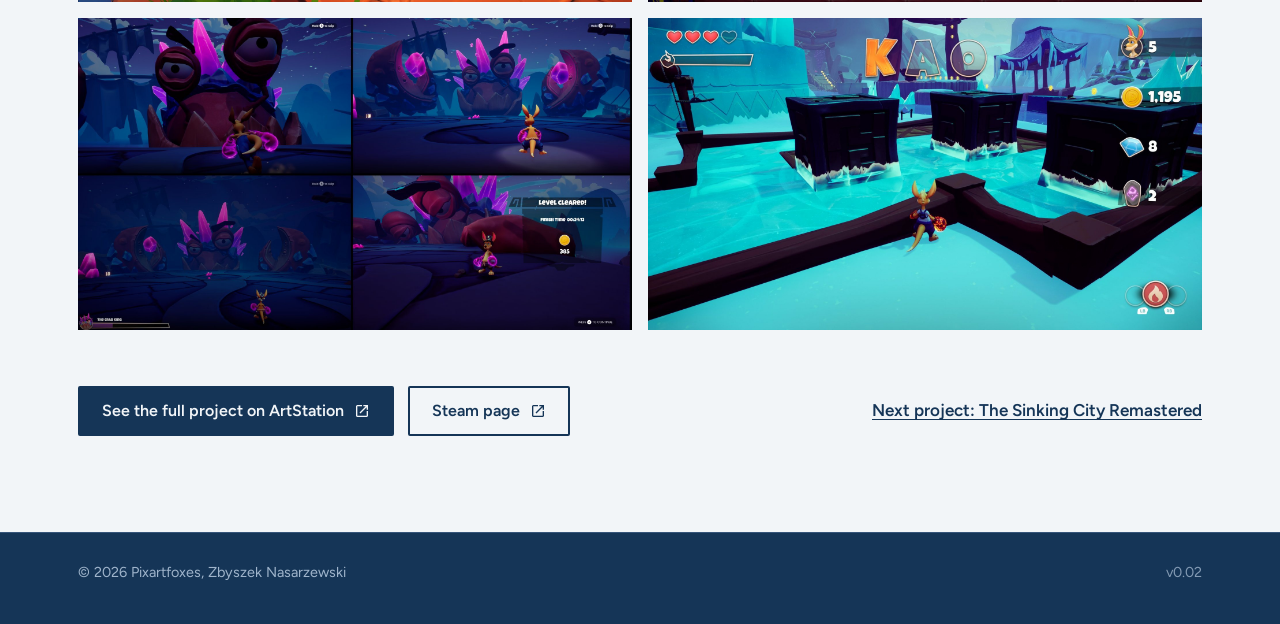
==== commit 7161c089: "Publish v0.02 - Projects section anchor is now #projects - Back-to-top chevron in every section - Ne" ====
--- a/projects/kao-bend-the-rooles.html
+++ b/projects/kao-bend-the-rooles.html
@@ -32,13 +32,13 @@
     </g>
   </defs>
 </svg>
-<header class="top">
+<header class="top" id="top">
   <div class="wrap">
     <a class="lockup" href="../index.html" aria-label="Pixartfoxes home">
       <svg class="mark lockup-svg" viewBox="27.5 41 95 64" aria-hidden="true"><g> <g> <path style="fill:var(--ink)" d="M56.521,97.576h2.764v0.556h-2.102v1.706h1.941v0.548h-1.941v2.322h-0.663V97.576z"/> <path style="fill:var(--ink)" d="M75.975,100.089c0,1.767-1.074,2.703-2.383,2.703c-1.355,0-2.307-1.051-2.307-2.604 c0-1.629,1.013-2.695,2.383-2.695C75.069,97.492,75.975,98.566,75.975,100.089z M71.993,100.173c0,1.096,0.594,2.078,1.637,2.078 c1.051,0,1.645-0.967,1.645-2.132c0-1.021-0.533-2.086-1.637-2.086C72.541,98.033,71.993,99.046,71.993,100.173z"/> <path style="fill:var(--ink)" d="M90.801,102.708l-0.655-1.135c-0.267-0.434-0.434-0.716-0.594-1.013h-0.016 c-0.145,0.297-0.289,0.571-0.556,1.021l-0.616,1.127h-0.762l1.568-2.597l-1.508-2.535h0.77l0.678,1.203 c0.19,0.335,0.335,0.594,0.472,0.868h0.023c0.145-0.305,0.273-0.541,0.464-0.868l0.7-1.203h0.762l-1.561,2.497l1.599,2.635H90.801 z"/> <path style="fill:var(--ink)" d="M106.356,100.302h-1.995v1.851h2.224v0.556h-2.886v-5.132h2.771v0.556h-2.109v1.622h1.995V100.302z"/> <path style="fill:var(--ink)" d="M118.714,101.901c0.297,0.183,0.731,0.335,1.188,0.335c0.678,0,1.074-0.358,1.074-0.876 c0-0.479-0.274-0.754-0.968-1.021c-0.837-0.297-1.354-0.73-1.354-1.454c0-0.8,0.662-1.394,1.659-1.394 c0.525,0,0.906,0.122,1.135,0.251l-0.183,0.541c-0.168-0.092-0.51-0.243-0.975-0.243c-0.7,0-0.967,0.418-0.967,0.769 c0,0.479,0.312,0.716,1.021,0.99c0.867,0.335,1.31,0.753,1.31,1.507c0,0.792-0.587,1.478-1.797,1.478 c-0.495,0-1.036-0.145-1.311-0.327L118.714,101.901z"/> </g> <rect x="31.371" y="85.002" transform="matrix(-0.7071 -0.7071 0.7071 -0.7071 0.4764 184.2618)" style="fill:var(--c-fox-art)" width="14.062" height="14.06"/> <polygon style="fill:var(--c-ear-art)" points="43.603,98.514 48.343,103.257 48.343,93.772 "/> <polygon style="fill:var(--c-ear-art)" points="33.2,98.514 28.458,93.772 28.458,103.254 "/> <rect x="32.616" y="90.882" transform="matrix(-0.708 -0.7063 0.7063 -0.708 -7.3273 181.0365)" style="fill:var(--c-eye)" width="2.301" height="2.302"/> <rect x="42.453" y="90.883" transform="matrix(-0.7075 -0.7067 0.7067 -0.7075 9.4153 187.963)" style="fill:var(--c-eye)" width="2.299" height="2.301"/> <rect x="31.511" y="45.957" transform="matrix(-0.7071 -0.7071 0.7071 -0.7071 28.1853 117.3734)" style="fill:var(--c-fox-pix)" width="13.783" height="13.784"/> <polygon style="fill:var(--c-ear-pix)" points="43.501,46.809 48.148,51.457 48.15,42.159 "/> <polygon style="fill:var(--c-ear-pix)" points="33.303,46.806 28.655,42.159 28.653,51.457 "/> <rect x="32.454" y="51.721" transform="matrix(-0.7078 -0.7065 0.7065 -0.7078 20.0129 113.9786)" style="fill:var(--c-eye)" width="2.255" height="2.257"/> <rect x="42.095" y="51.72" transform="matrix(-0.7081 -0.7061 0.7061 -0.7081 36.508 120.7924)" style="fill:var(--c-eye)" width="2.254" height="2.259"/> <g> <path style="fill:var(--ink)" d="M61.354,54.61v5.055h-3.523V42.306h6.382c4.084,0,6.178,1.991,6.178,6.024c0,4.034-2.093,6.28-6.178,6.28 H61.354z M64.188,51.598c1.761,0,2.629-1.072,2.629-3.268c0-2.17-0.868-3.012-2.629-3.012h-2.833v6.28H64.188z"/> <path style="fill:var(--ink)" d="M87.373,42.306h3.523v17.359h-3.523V42.306z"/> <path style="fill:var(--ink)" d="M114.643,48.688l3.294-6.382h3.65l-5.004,8.858l5.004,8.501h-3.906l-3.216-5.999l-3.294,5.999h-3.65 l5.004-8.322l-5.004-9.037h3.906L114.643,48.688z"/> <path style="fill:var(--ink)" d="M60.282,69.62h6.688l3.906,17.359h-3.523l-0.689-3.14h-6.076l-0.689,3.14h-3.523L60.282,69.62z M61.252,80.775H66l-1.762-8.246h-1.225L61.252,80.775z"/> <path style="fill:var(--ink)" d="M87.348,81.158v5.82h-3.523V69.62h6.74c3.956,0,6.126,1.761,6.126,5.718c0,2.399-0.97,4.008-2.553,5.003 l2.477,6.638H92.76l-2.017-5.82H87.348z M90.564,72.632h-3.217v5.514h3.268c1.762,0,2.476-1.225,2.476-2.757 C93.091,73.729,92.249,72.632,90.564,72.632z"/> <path style="fill:var(--ink)" d="M108.721,69.62h12.764v3.114h-4.595v14.245h-3.523V72.734h-4.646V69.62z"/> </g> <rect x="31.512" y="65.451" transform="matrix(-0.7071 -0.7071 0.7071 -0.7071 14.403 150.651)" class="die-body" width="13.78" height="13.783"/> <rect x="37.274" y="71.214" transform="matrix(-0.7076 -0.7066 0.7066 -0.7076 14.462 150.667)" style="fill:var(--c-eye)" width="2.255" height="2.255"/> </g></svg>
     </a>
     <nav class="nav" aria-label="Main">
-      <a href="../index.html#work">Projects</a>
+      <a href="../index.html#projects">Projects</a>
       <a href="../index.html#skills">Skills</a>
       <a href="../index.html#philosophy">Philosophy</a>
       <a href="../index.html#lab">Lab</a>
@@ -50,7 +50,7 @@
 <main>
   <div class="wrap">
     <div class="proj-head">
-      <a class="back" href="../index.html#work">Back to all projects</a>
+      <a class="back" href="../index.html#projects">Back to all projects</a>
       <h1>Kao the Kangaroo: Bend the Roo’les</h1>
       <p class="meta">3D platformer, DLC, Mataboo for Tate Multimedia</p>
       <p class="about">A major DLC for the 3D platformer Kao the Kangaroo. Its five large levels each bend a rule of the base game, with a 2.5D perspective, retro-style sections and intense time-trial challenges.</p>
@@ -82,7 +82,7 @@
   </div>
 </main>
 <footer>
-  <div class="wrap foot"><span>© 2026 Pixartfoxes, Zbyszek Nasarzewski</span><span class="ver">v0.01</span></div>
+  <div class="wrap foot"><span>© 2026 Pixartfoxes, Zbyszek Nasarzewski</span><span class="ver">v0.02</span></div>
 </footer>
 </body>
 </html>
--- a/assets/site.css
+++ b/assets/site.css
@@ -255,7 +255,7 @@
 .pip-btn.is-current{outline:2px solid var(--ink);outline-offset:2px}
 .found{font-size:.85rem;color:var(--ink-soft)}
 @media (max-width:900px){.hero .wrap{grid-template-columns:1fr}.me{justify-self:start;max-width:420px}}
-#work{padding-top:56px}
+#projects{padding-top:56px}
 
 /* philosophy logo lies down on narrow screens */
 .why-mark-h{display:none}
@@ -295,3 +295,12 @@
 .btn--ext .ico{width:16px;height:16px}
 .foot{display:flex;justify-content:space-between;gap:16px}
 .ver{opacity:.8}
+
+/* back to top */
+section>.wrap{position:relative}
+.to-top{position:absolute;top:-36px;right:28px;width:26px;height:13px;color:var(--ink);display:block}
+.to-top svg{width:100%;height:100%;display:block}
+.to-top:hover{color:var(--die)}
+.contact .to-top{color:var(--paper)}
+.contact .to-top:hover{color:var(--amber)}
+@media (max-width:560px){.to-top{right:20px;top:-32px}}
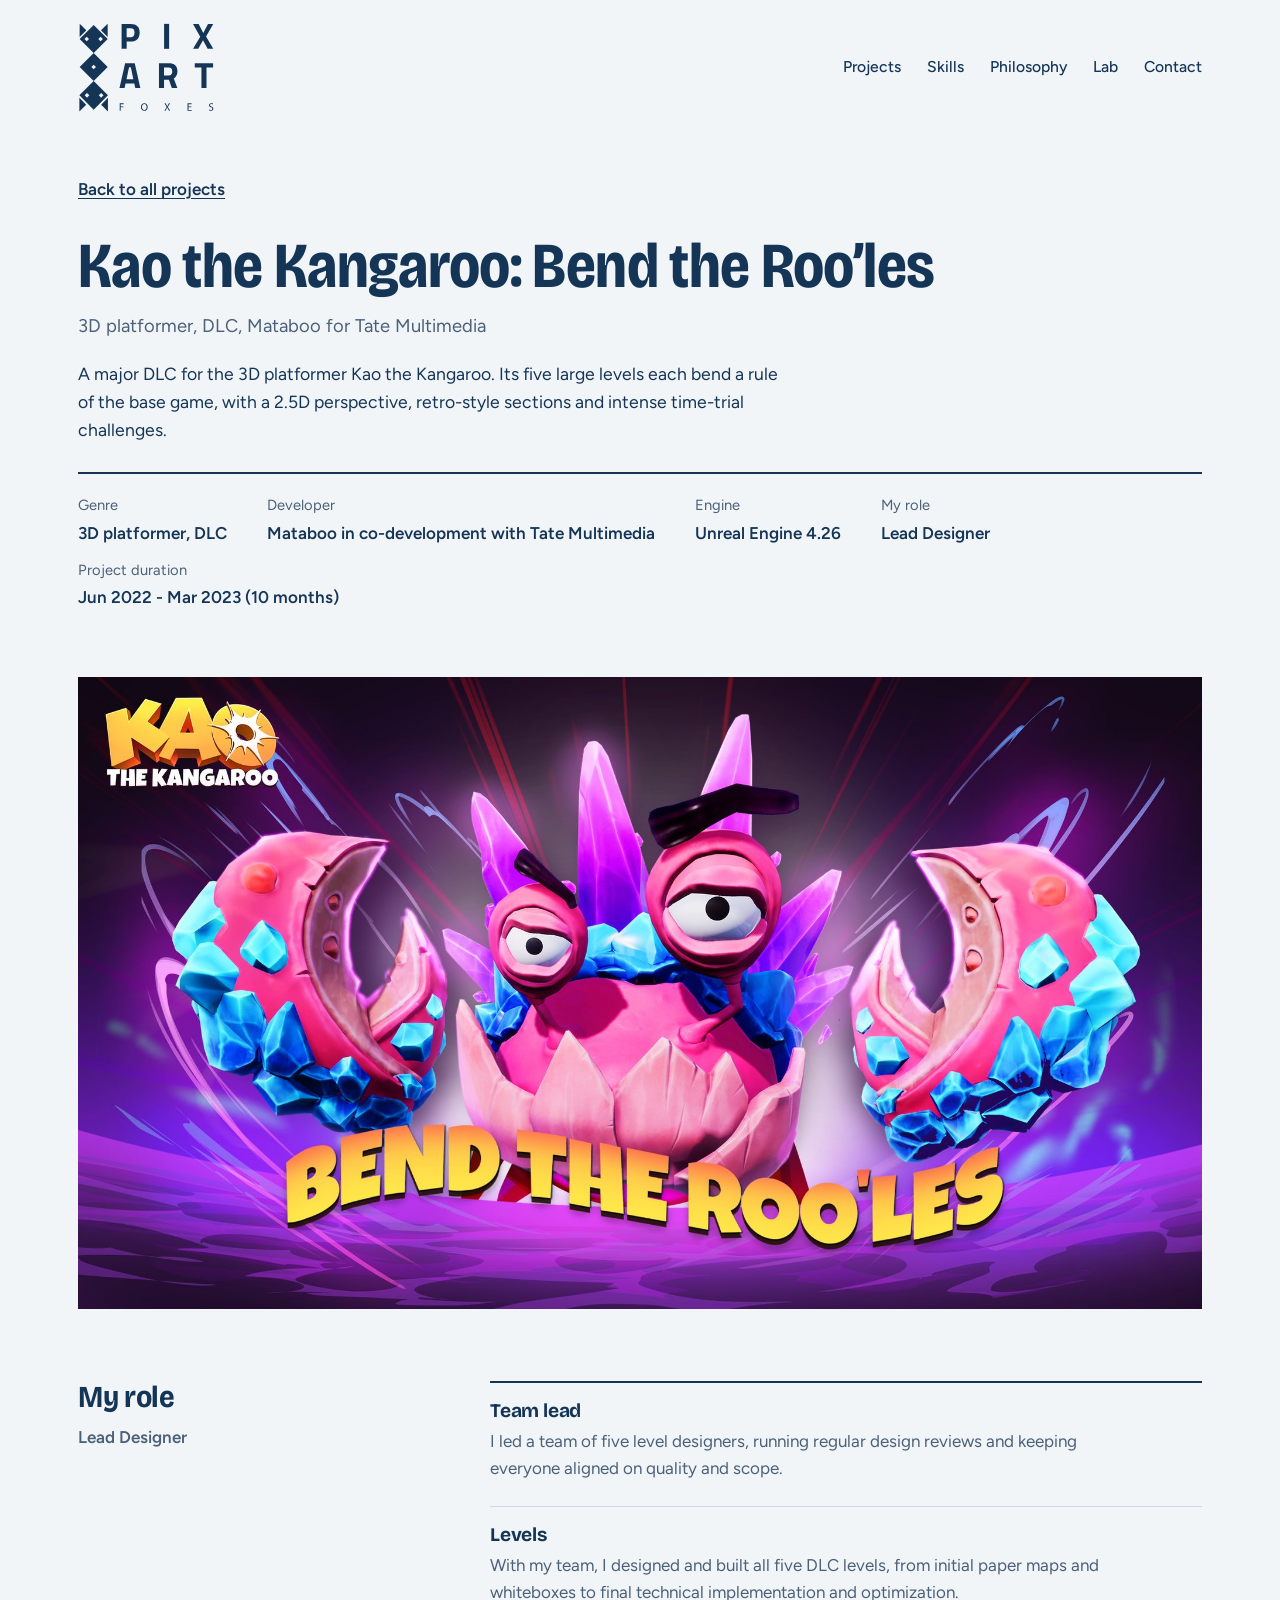
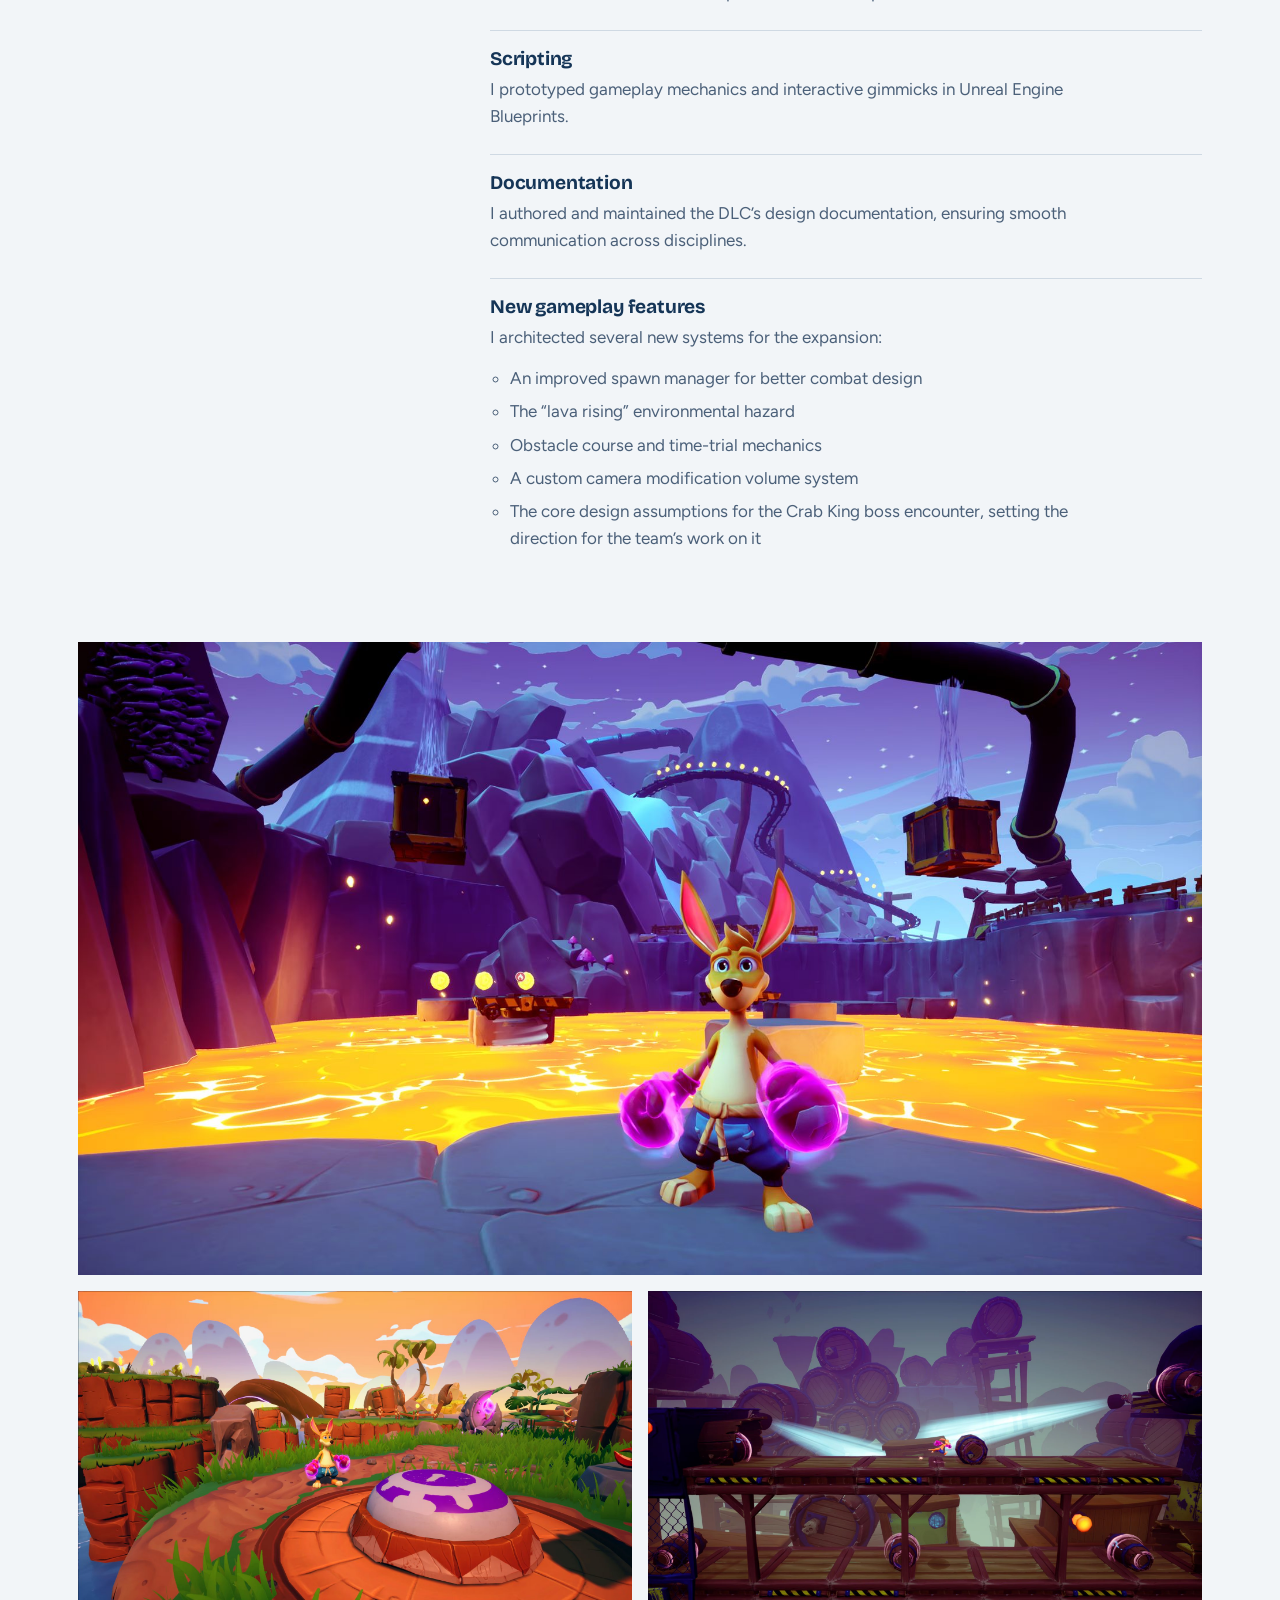
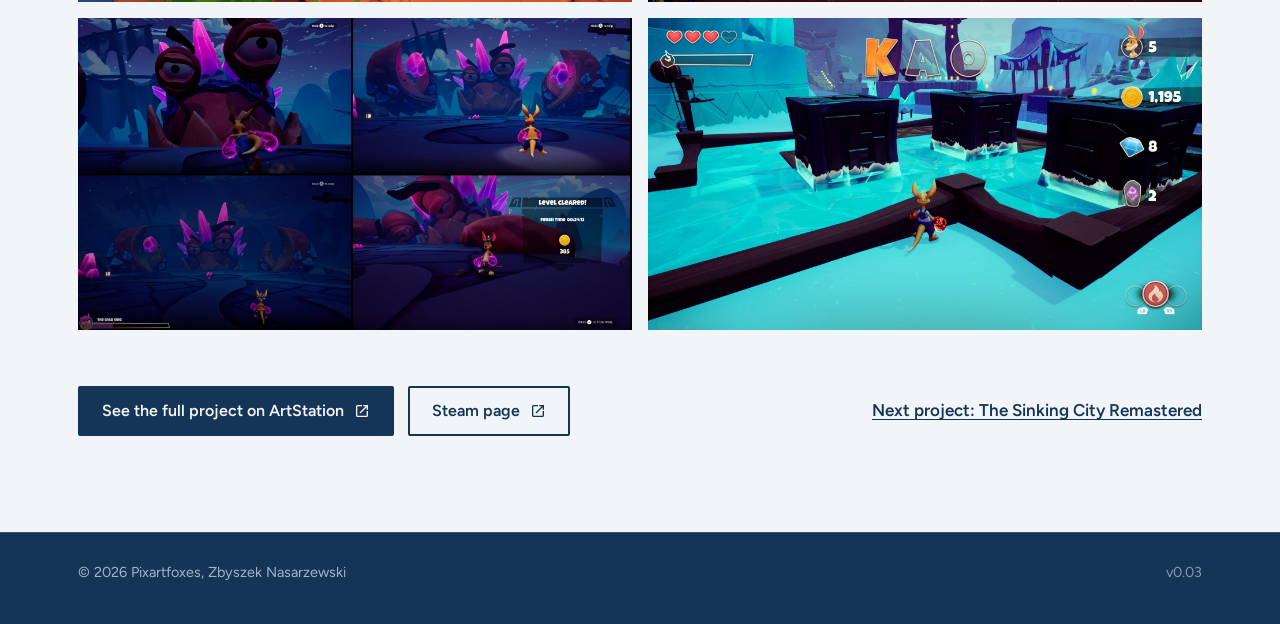
==== commit 5d9f4a78: "Publish v0.03: Photoshop, Procreate and PureRef icons Co-Authored-By: Claude Opus 5.5 <noreply@anthr" ====
--- a/projects/kao-bend-the-rooles.html
+++ b/projects/kao-bend-the-rooles.html
@@ -82,7 +82,7 @@
   </div>
 </main>
 <footer>
-  <div class="wrap foot"><span>© 2026 Pixartfoxes, Zbyszek Nasarzewski</span><span class="ver">v0.02</span></div>
+  <div class="wrap foot"><span>© 2026 Pixartfoxes, Zbyszek Nasarzewski</span><span class="ver">v0.03</span></div>
 </footer>
 </body>
 </html>
--- a/assets/site.css
+++ b/assets/site.css
@@ -304,3 +304,4 @@
 .contact .to-top{color:var(--paper)}
 .contact .to-top:hover{color:var(--amber)}
 @media (max-width:560px){.to-top{right:20px;top:-32px}}
+.soft li img{width:26px;height:26px;flex:none;display:block}
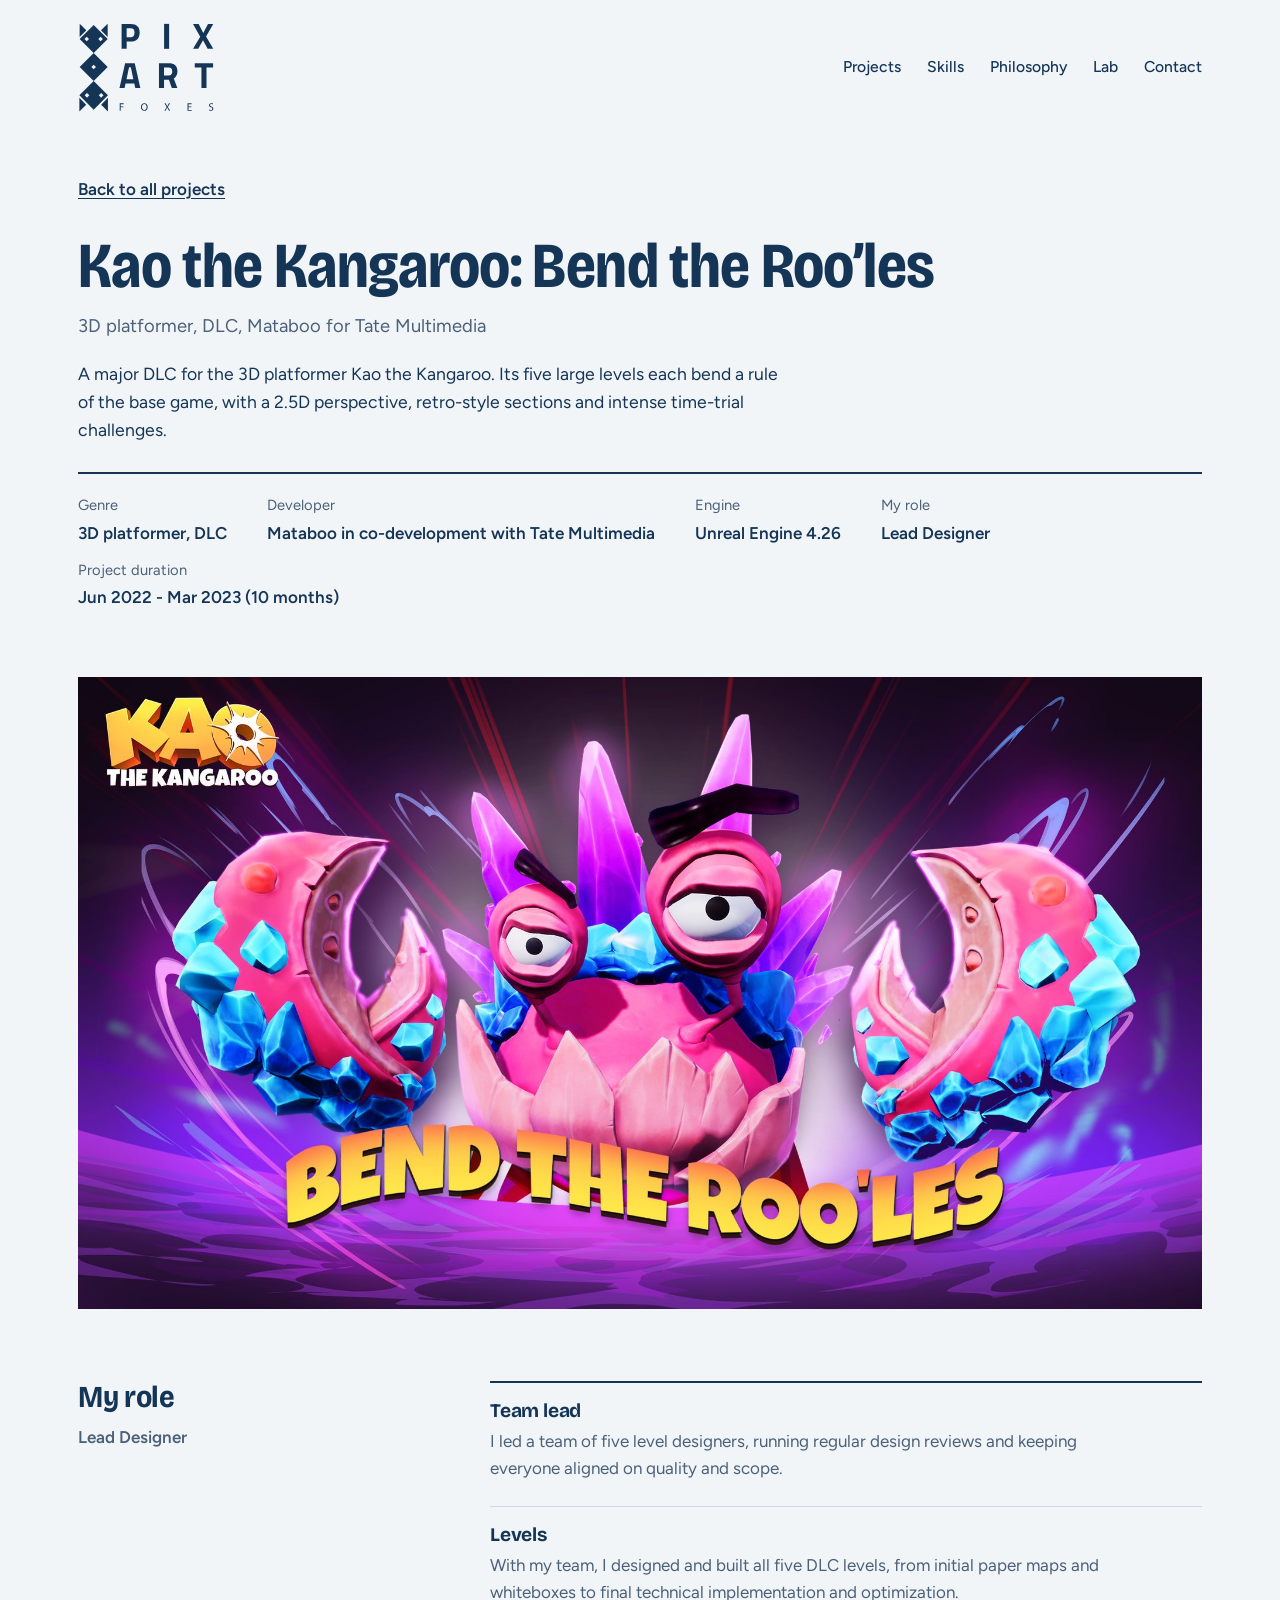
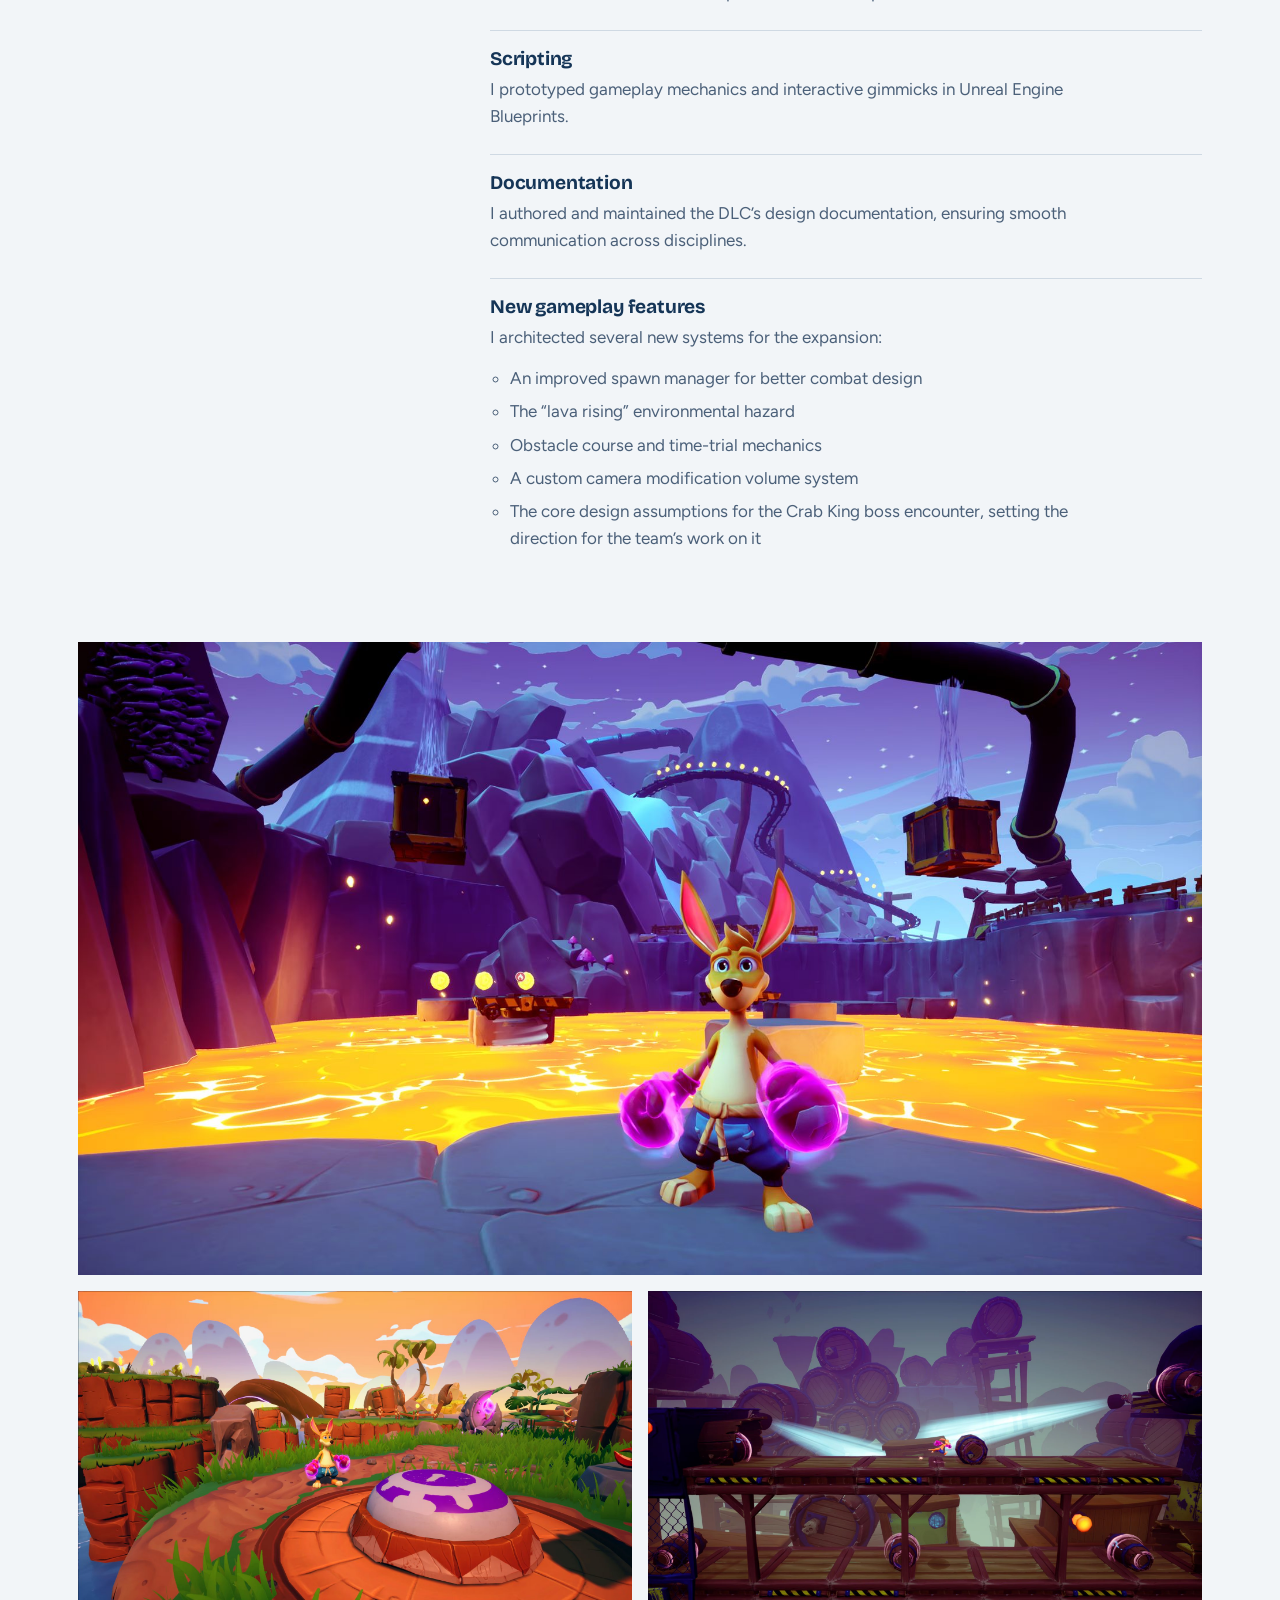
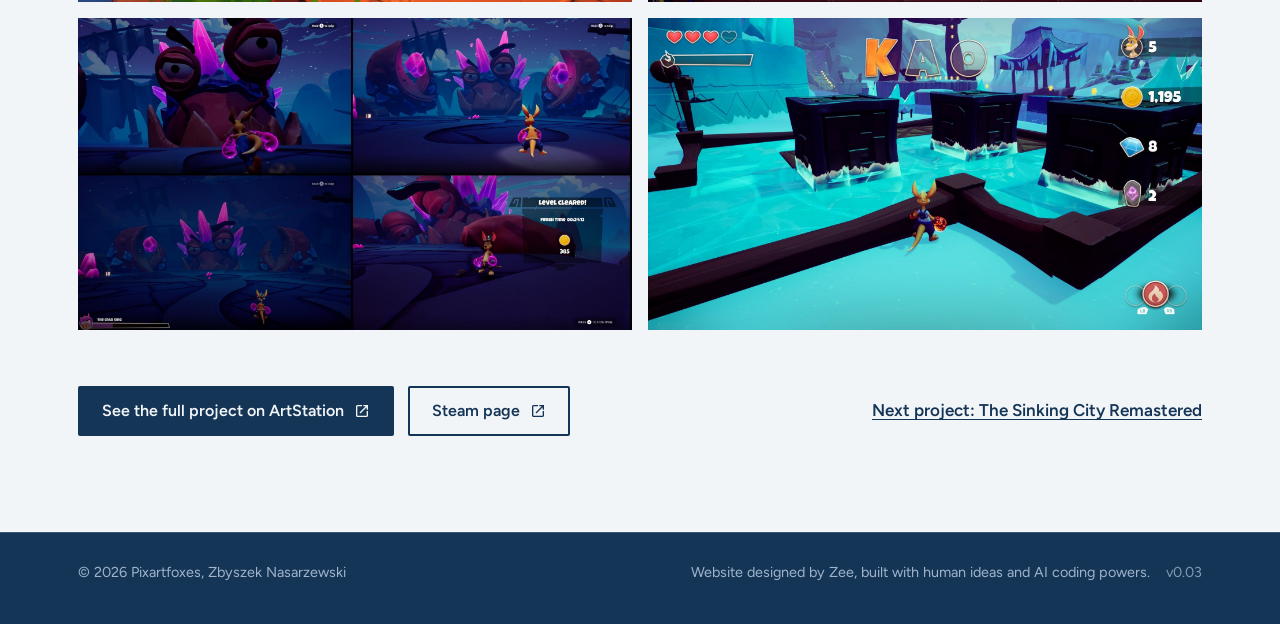
==== commit f94f40a8: "v0.03: footer credit line Co-Authored-By: Claude Opus 5.5 <noreply@anthropic.com> Claude-Session: ht" ====
--- a/projects/kao-bend-the-rooles.html
+++ b/projects/kao-bend-the-rooles.html
@@ -82,7 +82,7 @@
   </div>
 </main>
 <footer>
-  <div class="wrap foot"><span>© 2026 Pixartfoxes, Zbyszek Nasarzewski</span><span class="ver">v0.03</span></div>
+  <div class="wrap foot"><span>© 2026 Pixartfoxes, Zbyszek Nasarzewski</span><span class="credit-line">Website designed by Zee, built with human ideas and AI coding powers.<span class="ver">v0.03</span></span></div>
 </footer>
 </body>
 </html>
--- a/assets/site.css
+++ b/assets/site.css
@@ -305,3 +305,6 @@
 .contact .to-top:hover{color:var(--amber)}
 @media (max-width:560px){.to-top{right:20px;top:-32px}}
 .soft li img{width:26px;height:26px;flex:none;display:block}
+.h1-name{display:block;font-size:clamp(1.1rem,1.6vw,1.35rem);font-weight:600;letter-spacing:0;color:var(--ink-soft);margin-bottom:12px;font-variation-settings:"wdth" 100}
+.credit-line{display:inline-flex;flex-wrap:wrap;gap:6px 16px;justify-content:flex-end;text-align:right}
+@media (max-width:700px){.foot{flex-direction:column}.credit-line{justify-content:flex-start;text-align:left}}
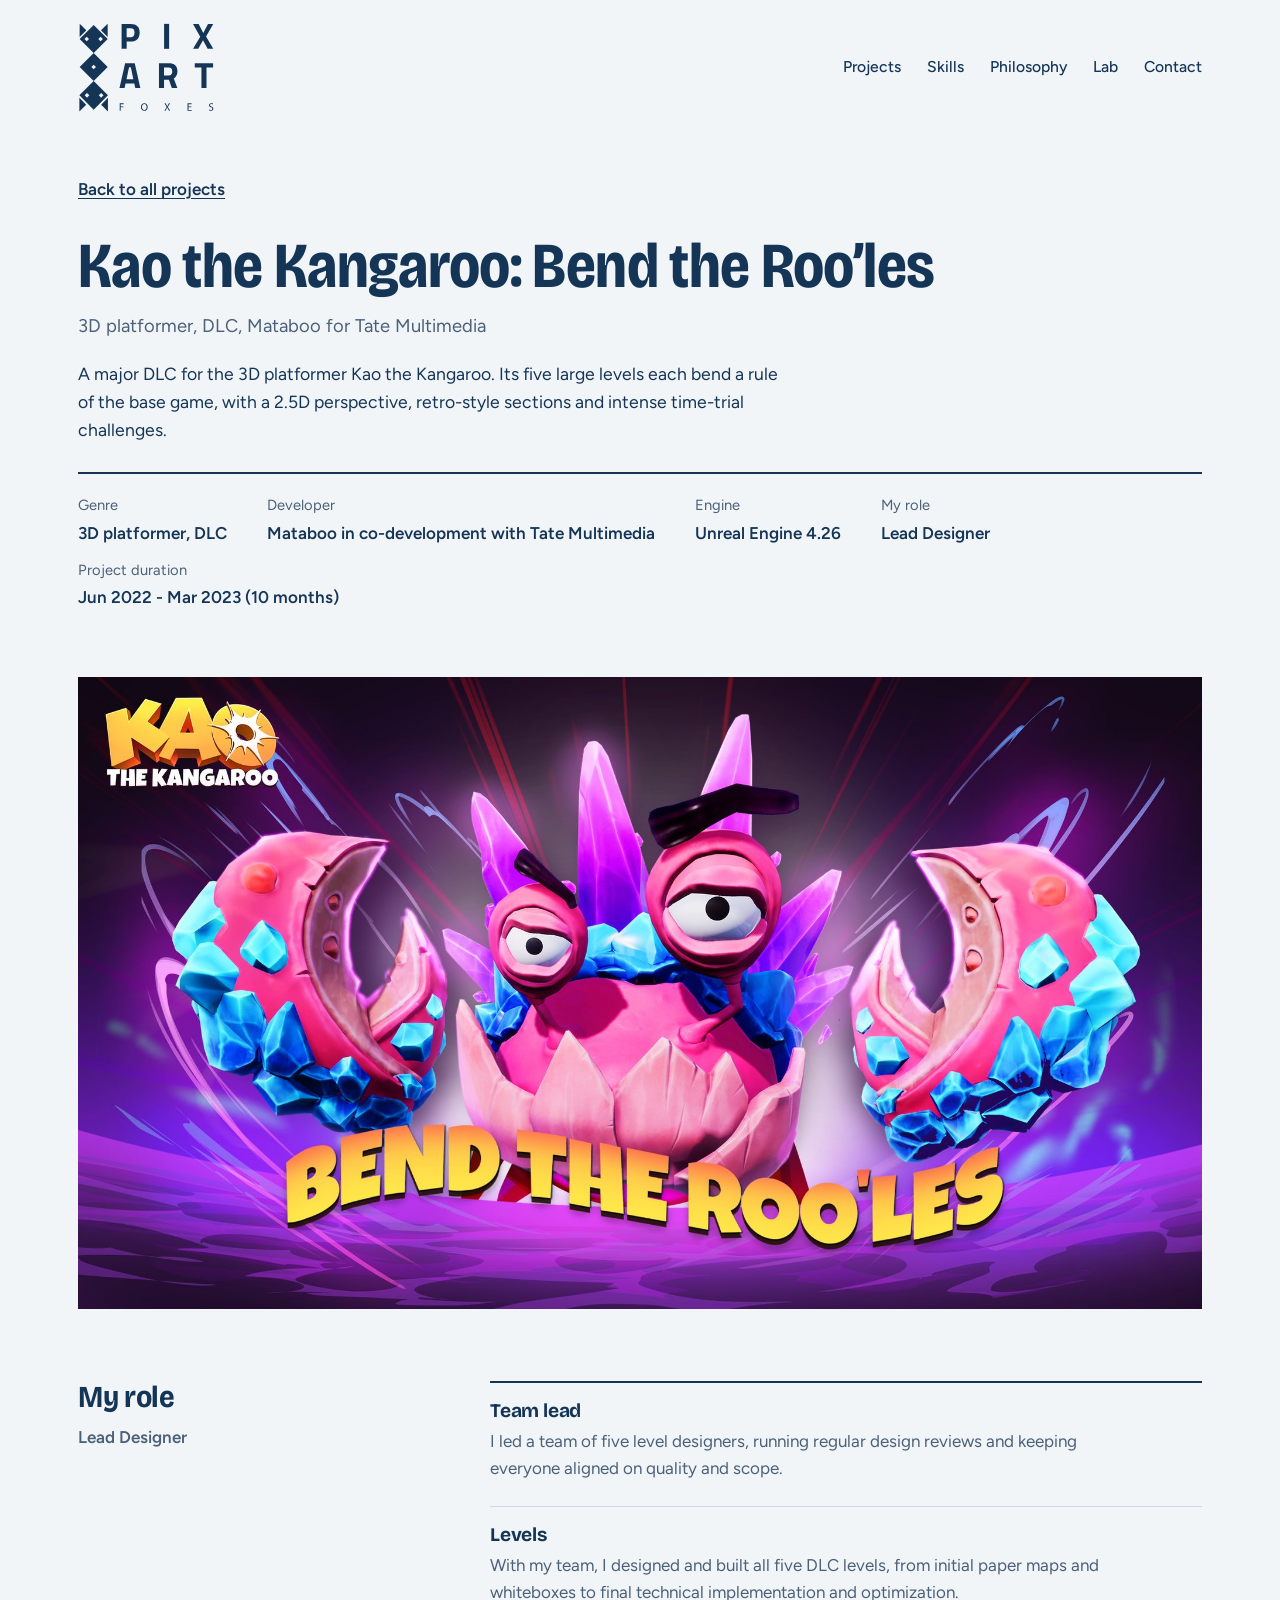
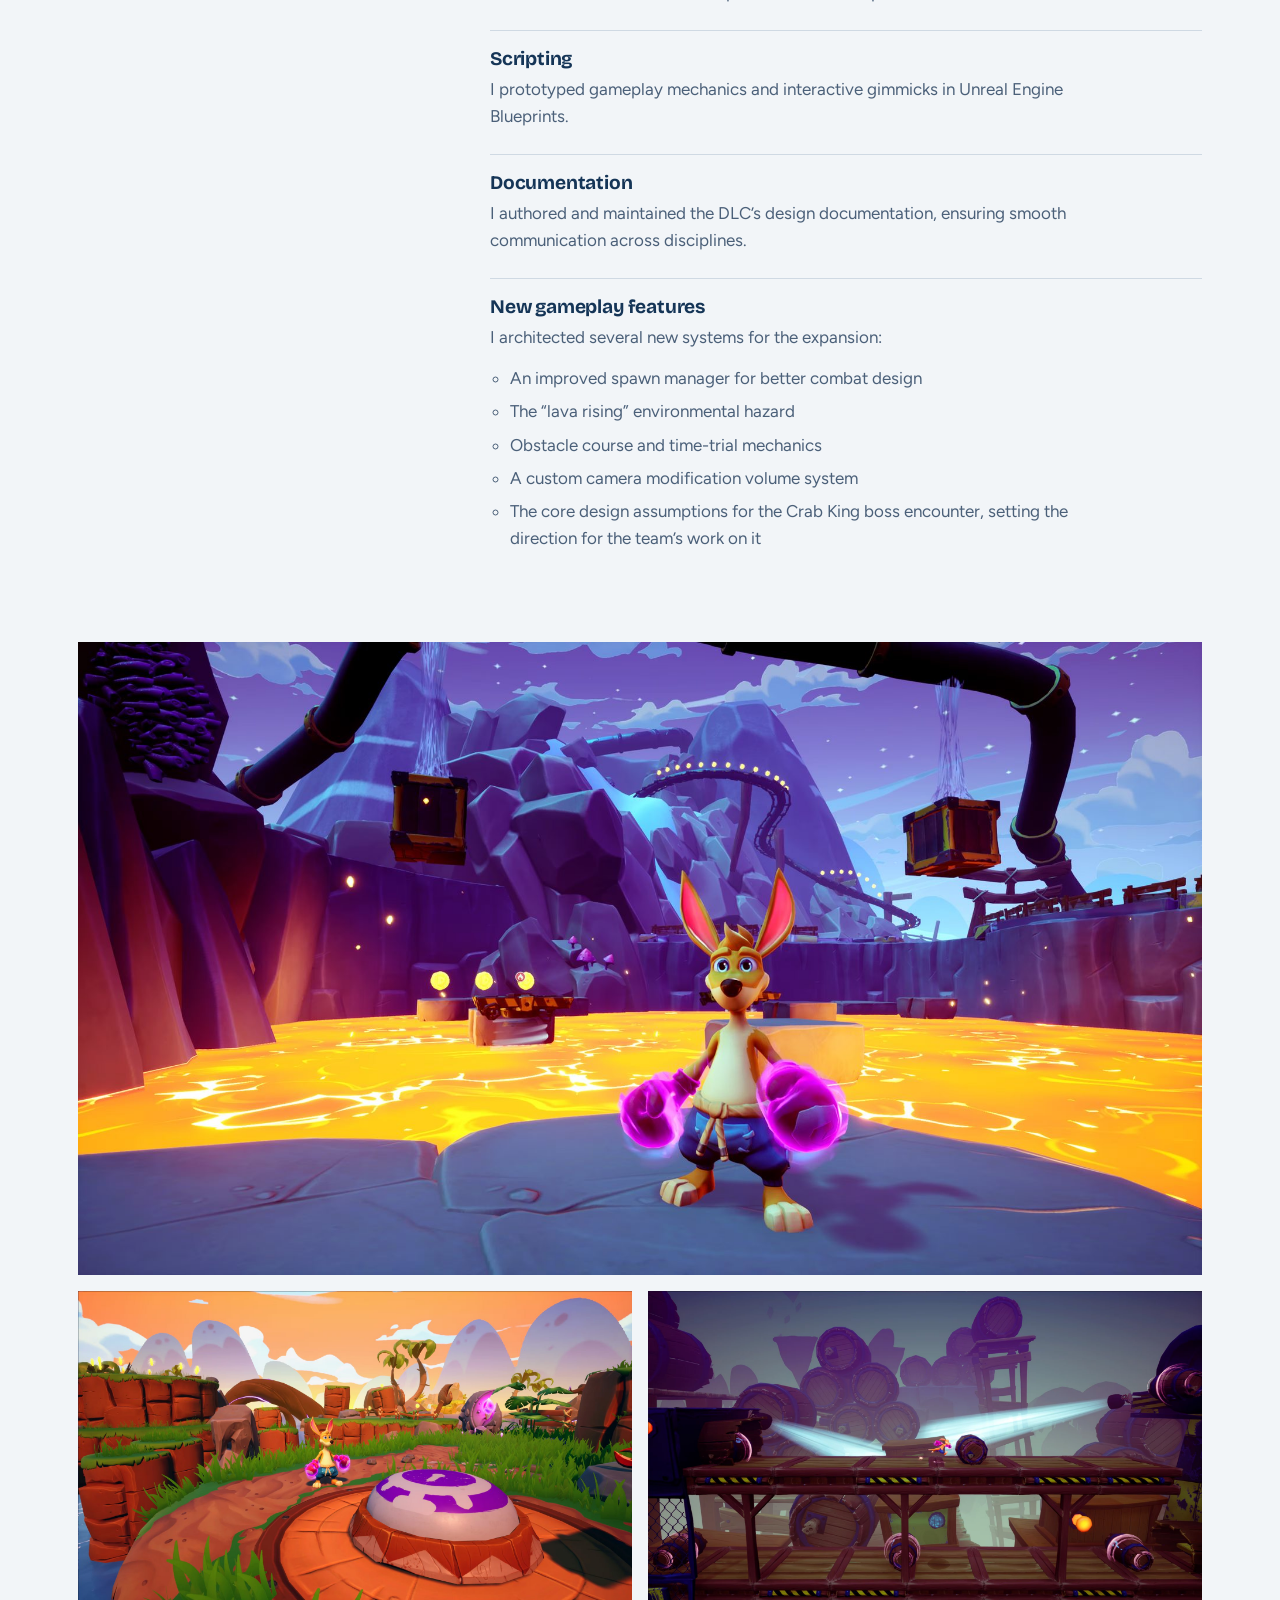
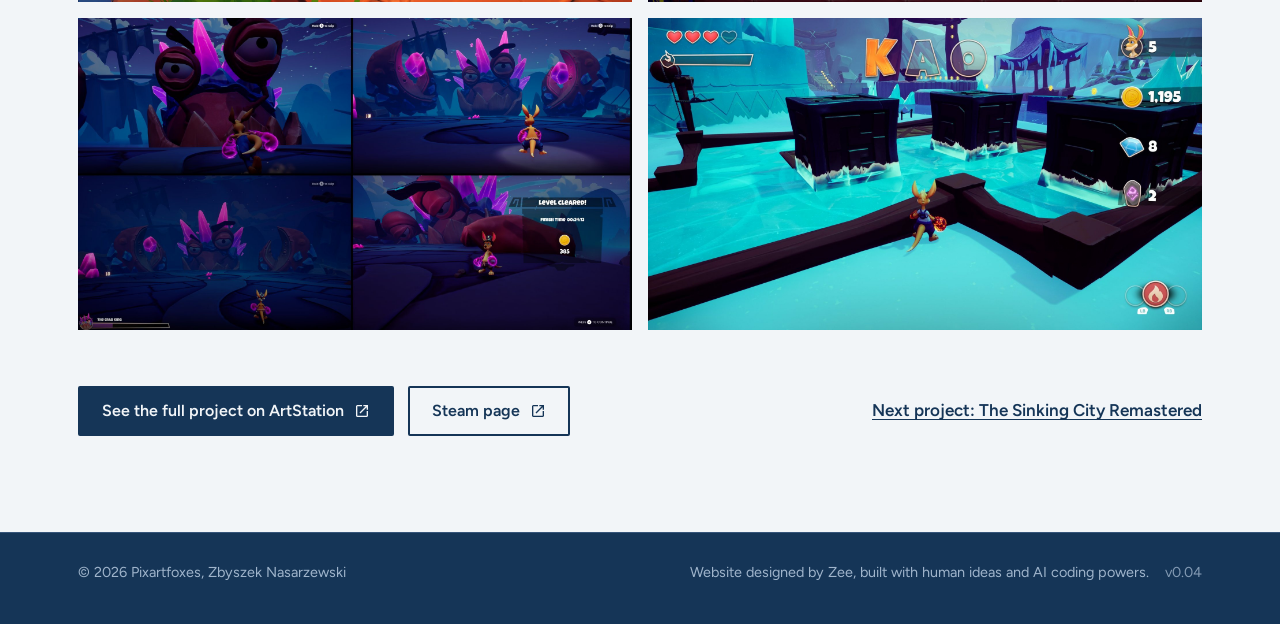
==== commit 66245fac: "Publish v0.04: hero key strengths Co-Authored-By: Claude Opus 5.5 <noreply@anthropic.com> Claude-Ses" ====
--- a/projects/kao-bend-the-rooles.html
+++ b/projects/kao-bend-the-rooles.html
@@ -82,7 +82,7 @@
   </div>
 </main>
 <footer>
-  <div class="wrap foot"><span>© 2026 Pixartfoxes, Zbyszek Nasarzewski</span><span class="credit-line">Website designed by Zee, built with human ideas and AI coding powers.<span class="ver">v0.03</span></span></div>
+  <div class="wrap foot"><span>© 2026 Pixartfoxes, Zbyszek Nasarzewski</span><span class="credit-line">Website designed by Zee, built with human ideas and AI coding powers.<span class="ver">v0.04</span></span></div>
 </footer>
 </body>
 </html>
--- a/assets/site.css
+++ b/assets/site.css
@@ -308,3 +308,16 @@
 .h1-name{display:block;font-size:clamp(1.1rem,1.6vw,1.35rem);font-weight:600;letter-spacing:0;color:var(--ink-soft);margin-bottom:12px;font-variation-settings:"wdth" 100}
 .credit-line{display:inline-flex;flex-wrap:wrap;gap:6px 16px;justify-content:flex-end;text-align:right}
 @media (max-width:700px){.foot{flex-direction:column}.credit-line{justify-content:flex-start;text-align:left}}
+
+/* hero: key strengths with logo-coloured diamonds */
+.dice-list{list-style:none;margin:22px 0 0;padding:0;display:grid;grid-template-columns:repeat(2,minmax(0,1fr));gap:12px 28px;max-width:40em}
+.dice-list li{display:flex;align-items:flex-start;gap:12px;color:var(--ink-soft);line-height:1.4}
+.dice-list li::before{content:"";width:11px;height:11px;transform:rotate(45deg);background:var(--c);flex:none;margin-top:.42em}
+.dice-list b{color:var(--ink);font-weight:600}
+@media (max-width:560px){.dice-list{grid-template-columns:1fr}}
+/* key strengths: columns sized to their content, so no item breaks mid-phrase */
+@media (min-width:1240px){
+  .dice-list{grid-template-columns:max-content max-content;max-width:none}
+  .dice-list li{white-space:nowrap}
+}
+@media (max-width:1239px){.dice-list{grid-template-columns:1fr}}
